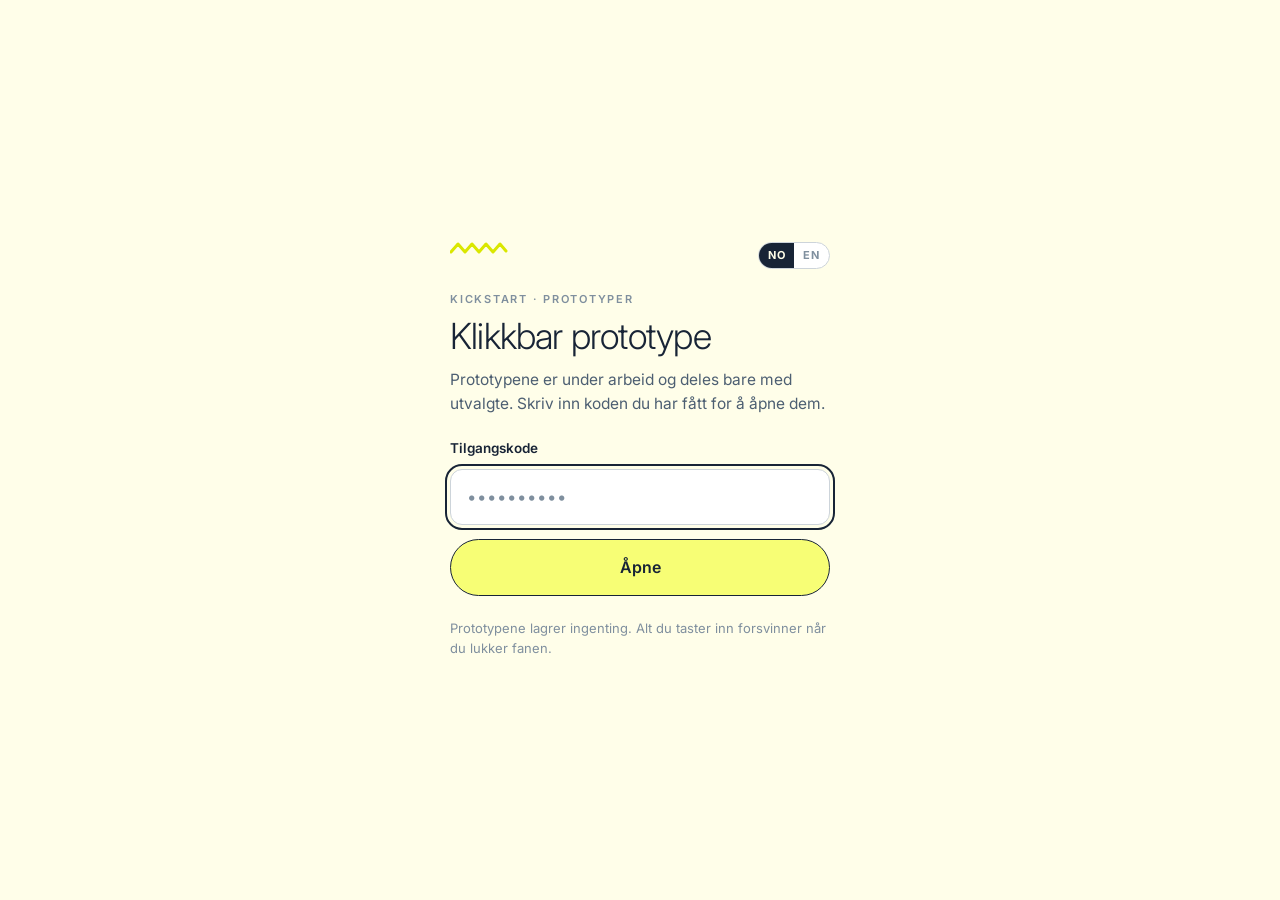
==== index.html @ 84490646 "Ukesrapport: avkrysning i stedet for fritekst, vekt øverst "Registrer vekt" ligger nå først på start" ====
<!doctype html>
<html lang="no">
<head>
<meta charset="utf-8">
<title>Kickstart Prototypes</title>
<meta name="viewport" content="width=device-width, initial-scale=1, viewport-fit=cover">
<meta name="robots" content="noindex, nofollow, noarchive, noimageindex, nosnippet">
<meta name="referrer" content="no-referrer">
<meta name="description" content="Klikkbare prototyper. Krever tilgangskode.">
<meta name="theme-color" content="#fffee9">
<meta name="apple-mobile-web-app-capable" content="yes">
<link rel="icon" href="data:image/svg+xml,%3Csvg xmlns='http://www.w3.org/2000/svg' viewBox='0 0 100 100'%3E%3Ctext y='.9em' font-size='90'%3E%E2%9A%A1%3C/text%3E%3C/svg%3E">
<link rel="stylesheet" href="https://fonts.googleapis.com/css2?family=Inter:wght@300;400;500;600;700&display=swap">
<link rel="stylesheet" href="assets/kickstart.css?v=5">
<script src="assets/ks.js?v=5"></script>
</head>
<body>

<div class="gate" id="gate">
  <div class="gate-card">
    <div class="gate-top">
      <svg class="zigzag" viewBox="0 0 62 12" fill="none" aria-hidden="true"><path d="M1 10 8 2l7 8 7-8 7 8 7-8 7 8 7-8 6 7" stroke="var(--accent-deep)" stroke-width="3" stroke-linecap="round" stroke-linejoin="round"/></svg>
      <div class="langswitch" role="group" data-i18n-aria="lang.label" aria-label="Språk">
        <button type="button" data-lang="no" aria-pressed="true">NO</button>
        <button type="button" data-lang="en" aria-pressed="false">EN</button>
      </div>
    </div>

    <div>
      <p class="eyebrow" data-i18n="gate.eyebrow">Kickstart · Prototyper</p>
      <h1 data-i18n="gate.title">Klikkbar prototype</h1>
      <p class="lede" data-i18n="gate.lede">Prototypene er under arbeid og deles bare med utvalgte. Skriv inn koden du har fått for å åpne dem.</p>
    </div>

    <form class="gate-form" id="gate-form">
      <label for="code" data-i18n="gate.label">Tilgangskode</label>
      <input type="password" id="code" name="code" autocomplete="off" autocapitalize="none" spellcheck="false" placeholder="••••••••••">
      <p class="gate-err" id="gate-err" hidden role="status">
        <svg width="16" height="16" viewBox="0 0 24 24" fill="none" stroke="currentColor" stroke-width="2.2" stroke-linecap="round" style="flex:none;margin-top:2px"><circle cx="12" cy="12" r="9"/><path d="M12 7.5v5"/><path d="M12 16.4h.01"/></svg>
        <span data-i18n="gate.error">Feil kode. Sjekk lenken eller meldingen du fikk fra Kickstart.</span>
      </p>
      <button class="btn btn-primary" type="submit" data-i18n="gate.submit">Åpne</button>
    </form>

    <p class="fine" data-i18n="gate.fine">Prototypene lagrer ingenting. Alt du taster inn forsvinner når du lukker fanen.</p>
  </div>
</div>

<div class="stage">
  <div class="stage-head">
    <span class="mark">Kickstart</span>
    <span class="cap" data-i18n="menu.stagecap">Prototyper · under arbeid</span>
  </div>

  <div class="phone">
    <div class="statusbar">
      <span>9:41</span>
      <span class="sigs" aria-hidden="true">
        <svg width="17" height="11" viewBox="0 0 17 11" fill="currentColor"><rect x="0" y="7.5" width="3" height="3.5" rx="1"/><rect x="4.6" y="5.4" width="3" height="5.6" rx="1"/><rect x="9.2" y="2.9" width="3" height="8.1" rx="1"/><rect x="13.8" y="0" width="3" height="11" rx="1"/></svg>
        <svg width="24" height="11" viewBox="0 0 24 11" fill="none"><rect x=".6" y=".6" width="19" height="9.8" rx="3" stroke="currentColor" stroke-width="1.1" opacity=".5"/><rect x="2.2" y="2.2" width="15" height="6.6" rx="1.8" fill="currentColor"/><path d="M21.6 4v3c.9-.3 1.4-.8 1.4-1.5S22.5 4.3 21.6 4Z" fill="currentColor" opacity=".5"/></svg>
      </span>
    </div>

    <header class="appbar">
      <span></span>
      <span class="appbar-title">Kickstart</span>
      <div class="langswitch" role="group" data-i18n-aria="lang.label" aria-label="Språk">
        <button type="button" data-lang="no" aria-pressed="true">NO</button>
        <button type="button" data-lang="en" aria-pressed="false">EN</button>
      </div>
    </header>

    <main class="screen">
      <div class="menu-wrap">
        <div>
          <svg class="zigzag" viewBox="0 0 62 12" fill="none" aria-hidden="true"><path d="M1 10 8 2l7 8 7-8 7 8 7-8 7 8 7-8 6 7" stroke="var(--accent-deep)" stroke-width="3" stroke-linecap="round" stroke-linejoin="round"/></svg>
          <p class="eyebrow menu-eyebrow" data-i18n="menu.eyebrow">Velg en prototype</p>
          <h1 class="menu-title" data-i18n="menu.title">Prototyper</h1>
          <p class="lede" data-i18n="menu.lede">Klikkbare skisser av flyter vi jobber med. Velg en for å prøve den — ingenting du gjør blir lagret.</p>
        </div>

        <div class="menu-group">
          <p class="menu-label" data-i18n="menu.ready">Klar til test</p>
          <a class="proto" href="onboarding/">
            <span>
              <span class="tag" data-tone="ready" data-i18n="menu.tag.ready">Klar</span>
              <span class="name" data-i18n="menu.onboarding.name">Onboarding</span>
              <span class="desc" data-i18n="menu.onboarding.desc">Stegene en ny deltaker går gjennom etter påmelding: samtykker, mål, erfaringsnivå og hvem veilederne er.</span>
            </span>
            <svg class="chev" width="20" height="20" viewBox="0 0 24 24" fill="none" stroke="currentColor" stroke-width="1.9" stroke-linecap="round" stroke-linejoin="round" aria-hidden="true"><path d="m9 5 7 7-7 7"/></svg>
          </a>

          <a class="proto" href="ukesrapport/">
            <span>
              <span class="tag" data-tone="ready" data-i18n="menu.tag.ready">Klar</span>
              <span class="name" data-i18n="menu.weekly.name">Ukesrapportering</span>
              <span class="desc" data-i18n="menu.weekly.desc">Registrer vekt på ti sekunder, eller ta hele innsjekken — mest avkrysning, lite skriving.</span>
            </span>
            <svg class="chev" width="20" height="20" viewBox="0 0 24 24" fill="none" stroke="currentColor" stroke-width="1.9" stroke-linecap="round" stroke-linejoin="round" aria-hidden="true"><path d="m9 5 7 7-7 7"/></svg>
          </a>
        </div>

        <div class="menu-group">
          <p class="menu-label" data-i18n="menu.planned">Kommer</p>

          <div class="proto" data-state="planned">
            <span>
              <span class="tag" data-tone="planned" data-i18n="menu.tag.planned">Planlagt</span>
              <span class="name" data-i18n="menu.kickoff.name">Oppstartssamtale</span>
              <span class="desc" data-i18n="menu.kickoff.desc">Booking og forberedelse før første møte med veilederne.</span>
            </span>
            <svg class="chev" width="20" height="20" viewBox="0 0 24 24" fill="none" stroke="currentColor" stroke-width="1.9" aria-hidden="true"><path d="m9 5 7 7-7 7"/></svg>
          </div>
        </div>

        <p class="fine" data-i18n="menu.fine">Prototypene har ingen backend. De viser hvordan flyten oppleves, ikke hvordan den er bygget.</p>
      </div>
    </main>
  </div>

  <div class="stage-foot">
    <span class="fine" data-i18n="menu.foot">Deles kun internt</span>
  </div>
</div>

<style>
  .menu-wrap { display: flex; flex-direction: column; gap: 26px; }
  .menu-eyebrow { margin-top: 16px; }
  .menu-title { font-size: 34px; }
</style>

<script>
KS.addDict({
  "menu.stagecap":        "Prototyper · under arbeid",
  "menu.eyebrow":         "Velg en prototype",
  "menu.title":           "Prototyper",
  "menu.lede":            "Klikkbare skisser av flyter vi jobber med. Velg en for å prøve den — ingenting du gjør blir lagret.",
  "menu.ready":           "Klar til test",
  "menu.planned":         "Kommer",
  "menu.tag.ready":       "Klar",
  "menu.tag.planned":     "Planlagt",
  "menu.onboarding.name": "Onboarding",
  "menu.onboarding.desc": "Stegene en ny deltaker går gjennom etter påmelding: samtykker, mål, erfaringsnivå og hvem veilederne er.",
  "menu.weekly.name":     "Ukesrapportering",
  "menu.weekly.desc":     "Registrer vekt på ti sekunder, eller ta hele innsjekken — mest avkrysning, lite skriving.",
  "menu.kickoff.name":    "Oppstartssamtale",
  "menu.kickoff.desc":    "Booking og forberedelse før første møte med veilederne.",
  "menu.fine":            "Prototypene har ingen backend. De viser hvordan flyten oppleves, ikke hvordan den er bygget.",
  "menu.foot":            "Deles kun internt"
}, {
  "menu.stagecap":        "Prototypes · work in progress",
  "menu.eyebrow":         "Pick a prototype",
  "menu.title":           "Prototypes",
  "menu.lede":            "Clickable sketches of flows we're working on. Pick one to try it — nothing you do is saved.",
  "menu.ready":           "Ready to test",
  "menu.planned":         "Coming up",
  "menu.tag.ready":       "Ready",
  "menu.tag.planned":     "Planned",
  "menu.onboarding.name": "Onboarding",
  "menu.onboarding.desc": "What a new participant goes through after signing up: consents, goals, experience level and who their guides are.",
  "menu.weekly.name":     "Weekly check-in",
  "menu.weekly.desc":     "Log your weight in ten seconds, or do the full check-in — mostly tapping, little typing.",
  "menu.kickoff.name":    "Kick-off call",
  "menu.kickoff.desc":    "Booking and preparation before the first meeting with the guides.",
  "menu.fine":            "The prototypes have no backend. They show how the flow feels, not how it is built.",
  "menu.foot":            "Shared internally only"
});
KS.init();
</script>

</body>
</html>
---- assets/kickstart.css ----
/* ==========================================================================
   Kickstart – delt design-system for prototypene
   Farger og typografi er hentet fra kickstart.no sine egne CSS-variabler.
   ========================================================================== */

:root {
  color-scheme: light;

  --stage:        #d9e6ed;   /* ks primary-300 */
  --stage-ink:    #375a6e;

  --app-bg:       #fffee9;   /* ks brand-accent-soft */
  --surface:      #ffffff;
  --surface-2:    #faf9ec;

  --ink:          #182436;   /* ks brand-primary */
  --ink-2:        #4d5f72;
  --ink-3:        #7f8f9e;

  --line:         #e6e6d4;
  --line-strong:  #cdd4da;

  --accent:       #f7fe75;   /* ks brand-accent */
  --accent-deep:  #dae700;   /* ks secondary-600 */
  --accent-ink:   #182436;

  --sel-bg:       #fffda9;   /* ks brand-accent-alt */
  --sel-line:     #182436;

  --soft-a:       #c1e4ef;   /* ks brand-primary-soft */
  --soft-b:       #fee4d0;   /* ks accent-skin-soft */
  --on-soft:      #182436;

  --ok:           #009966;
  --danger:       #b3000a;
  --focus:        #182436;

  --bezel:        #182436;

  --shadow-phone: 0 32px 70px -24px rgba(24,36,54,.45), 0 4px 12px rgba(24,36,54,.14);
  --shadow-bar:   0 -10px 20px -14px rgba(24,36,54,.35);

  --font-head: "GT Planar", "Inter", system-ui, sans-serif;
  --font-body: "Inter", system-ui, -apple-system, sans-serif;
}

@media (prefers-color-scheme: dark) {
  :root:not([data-theme="light"]) {
    color-scheme: dark;
    --stage:       #0b131e;
    --stage-ink:   #8ba3b8;
    --app-bg:      #121d2c;
    --surface:     #1a2739;
    --surface-2:   #223146;
    --ink:         #f2f6f8;
    --ink-2:       #a9b9c9;
    --ink-3:       #7d8fa2;
    --line:        #2c3d53;
    --line-strong: #3b5069;
    --sel-bg:      #2e3a1c;
    --sel-line:    #f7fe75;
    --soft-a:      #2b4b5e;
    --soft-b:      #4d3a2d;
    --on-soft:     #f2f6f8;
    --ok:          #4ad6a0;
    --danger:      #ff8a8a;
    --focus:       #f7fe75;
    --bezel:       #2c3d53;
    --shadow-phone: 0 32px 70px -24px rgba(0,0,0,.7), 0 4px 12px rgba(0,0,0,.4);
    --shadow-bar:   0 -10px 20px -14px rgba(0,0,0,.6);
  }
}

:root[data-theme="dark"] {
  color-scheme: dark;
  --stage:       #0b131e;
  --stage-ink:   #8ba3b8;
  --app-bg:      #121d2c;
  --surface:     #1a2739;
  --surface-2:   #223146;
  --ink:         #f2f6f8;
  --ink-2:       #a9b9c9;
  --ink-3:       #7d8fa2;
  --line:        #2c3d53;
  --line-strong: #3b5069;
  --sel-bg:      #2e3a1c;
  --sel-line:    #f7fe75;
  --soft-a:      #2b4b5e;
  --soft-b:      #4d3a2d;
  --on-soft:     #f2f6f8;
  --ok:          #4ad6a0;
  --danger:      #ff8a8a;
  --focus:       #f7fe75;
  --bezel:       #2c3d53;
  --shadow-phone: 0 32px 70px -24px rgba(0,0,0,.7), 0 4px 12px rgba(0,0,0,.4);
  --shadow-bar:   0 -10px 20px -14px rgba(0,0,0,.6);
}

* { box-sizing: border-box; }

body {
  margin: 0;
  background: var(--stage);
  color: var(--ink);
  font-family: var(--font-body);
  font-size: 16px;
  line-height: 1.55;
  -webkit-font-smoothing: antialiased;
}

:where(button, input, textarea, select) { font: inherit; color: inherit; }
:where(a) { color: inherit; }
:focus-visible { outline: 2px solid var(--focus); outline-offset: 3px; border-radius: 4px; }
img { max-width: 100%; }
[hidden] { display: none !important; }

h1, h2, h3 {
  font-family: var(--font-head);
  font-weight: 300;
  line-height: 1.04;
  letter-spacing: -0.022em;
  text-wrap: balance;
  margin: 0;
}

.eyebrow {
  font-size: 11px; font-weight: 600;
  letter-spacing: .16em; text-transform: uppercase;
  color: var(--ink-3);
  margin: 0 0 10px;
}
.lede { margin: 12px 0 0; color: var(--ink-2); font-size: 15.5px; max-width: 34ch; }
.fine { margin: 0; font-size: 13px; color: var(--ink-3); }
.zigzag { display: block; width: 62px; height: 12px; }

/* ==========================================================================
   Tilgangskode
   Låsen vises som standard. Uten JS forblir den på, og innholdet lekker ikke.
   ========================================================================== */

body:not(.is-open) .stage { display: none; }

.gate {
  position: fixed; inset: 0; z-index: 50;
  background: var(--app-bg);
  display: flex; align-items: center; justify-content: center;
  padding: 28px 22px;
  overflow-y: auto;
}
body.is-open .gate { display: none; }

.gate-card { width: 100%; max-width: 380px; display: flex; flex-direction: column; gap: 22px; }
.gate-card h1 { font-size: 36px; }
.gate-card .lede { max-width: none; }
.gate-top { display: flex; justify-content: space-between; align-items: flex-start; gap: 16px; }

.gate-form { display: flex; flex-direction: column; gap: 10px; }
.gate-form label { font-size: 13.5px; font-weight: 600; }
.gate-form .btn { margin-top: 4px; }
.gate-err {
  margin: 0; font-size: 13px; font-weight: 500; color: var(--danger);
  display: flex; gap: 7px; align-items: flex-start;
}
.gate-err[hidden] { display: none; }

/* ==========================================================================
   Språkvelger
   ========================================================================== */

.langswitch {
  display: inline-flex;
  border: 1.5px solid var(--line-strong);
  border-radius: 999px;
  overflow: hidden;
  flex: none;
  background: var(--surface);
}
.langswitch button {
  border: 0; background: none;
  padding: 4px 9px;
  font-size: 11px; font-weight: 700; letter-spacing: .07em;
  color: var(--ink-3);
  cursor: pointer;
  line-height: 1.6;
}
.langswitch button:hover { color: var(--ink); }
.langswitch button[aria-pressed="true"] { background: var(--ink); color: var(--app-bg); }

/* ==========================================================================
   Scene og telefonramme
   ========================================================================== */

.stage {
  min-height: 100dvh;
  display: flex; flex-direction: column; align-items: center;
  gap: 18px; padding: 0;
}
.stage-head, .stage-foot { display: none; }

.phone {
  width: 100%;
  display: flex; flex-direction: column;
  background: var(--app-bg);
  overflow: hidden;
  min-height: 100dvh;
}
.statusbar { display: none; }

.appbar {
  flex: none;
  display: grid;
  grid-template-columns: 44px 1fr 64px;
  align-items: center; gap: 8px;
  padding: 14px 14px 10px;
  background: var(--app-bg);
}
.appbar-title {
  text-align: center;
  font-size: 11px; font-weight: 600;
  letter-spacing: .14em; text-transform: uppercase;
  color: var(--ink-2);
}
.appbar .langswitch { justify-self: end; }

.iconbtn {
  width: 40px; height: 40px;
  display: grid; place-items: center;
  background: none; border: 0; border-radius: 999px;
  cursor: pointer; color: var(--ink);
}
.iconbtn:hover { background: rgba(128,128,128,.13); }
.iconbtn[data-state="hidden"] { visibility: hidden; pointer-events: none; }

.screen {
  flex: 1 1 auto;
  overflow-y: auto;
  overscroll-behavior: contain;
  padding: 6px 20px 26px;
  -webkit-overflow-scrolling: touch;
}

/* ==========================================================================
   Skjemafelt
   ========================================================================== */

.field { display: flex; flex-direction: column; gap: 8px; }
.field > label { font-size: 13.5px; font-weight: 600; }
.field .hint { font-size: 13px; color: var(--ink-3); margin: -4px 0 0; }

textarea, input[type="text"], input[type="password"] {
  width: 100%;
  background: var(--surface);
  border: 1.5px solid var(--line);
  border-radius: 12px;
  padding: 12px 14px;
  font-size: 15px;
  color: var(--ink);
}
input[type="password"] { padding: 14px 16px; font-size: 17px; letter-spacing: .06em; }
textarea { min-height: 84px; resize: vertical; }
textarea::placeholder, input::placeholder { color: var(--ink-3); }
textarea:focus, input:focus { border-color: var(--line-strong); }

/* ==========================================================================
   Knapper
   ========================================================================== */

.actionbar {
  flex: none;
  padding: 12px 20px calc(14px + env(safe-area-inset-bottom, 0px));
  background: var(--app-bg);
  box-shadow: var(--shadow-bar);
  display: flex; flex-direction: column; gap: 9px;
}
.alert {
  font-size: 13px; color: var(--danger); font-weight: 500;
  display: flex; gap: 7px; align-items: flex-start;
}
.alert[data-state="hidden"] { display: none; }

.btn {
  width: 100%;
  padding: 15px 20px;
  border-radius: 999px;
  border: 1.5px solid transparent;
  font-size: 16px; font-weight: 600;
  cursor: pointer;
  transition: transform .1s ease, opacity .16s ease, background .16s ease;
}
.btn:active { transform: scale(.985); }
.btn-primary { background: var(--accent); color: var(--accent-ink); border-color: var(--accent-ink); }
.btn-primary[data-blocked="yes"] { opacity: .42; }
.btn-ghost { background: none; color: var(--ink); border-color: var(--line-strong); }
.btn-text {
  background: none; border: 0; padding: 8px;
  font-size: 14px; font-weight: 600; color: var(--ink-2);
  text-decoration: underline; text-underline-offset: 3px; cursor: pointer;
}
.btn-text:hover { color: var(--ink); }

/* ==========================================================================
   Meny – prototypeoversikt
   ========================================================================== */

.menu-group { display: flex; flex-direction: column; gap: 10px; }
.menu-group + .menu-group { margin-top: 8px; }
.menu-label {
  font-size: 11px; font-weight: 600;
  letter-spacing: .14em; text-transform: uppercase;
  color: var(--ink-3);
  margin: 0;
}

.proto {
  display: grid;
  grid-template-columns: 1fr 20px;
  gap: 14px;
  align-items: center;
  text-align: left;
  text-decoration: none;
  padding: 17px 18px;
  background: var(--surface);
  border: 1.5px solid var(--line);
  border-radius: 16px;
  transition: border-color .16s ease, transform .1s ease;
}
.proto:hover { border-color: var(--ink-3); }
.proto:active { transform: scale(.99); }
.proto .name {
  display: block;
  font-family: var(--font-head); font-size: 23px; font-weight: 500;
  letter-spacing: -.012em; line-height: 1.15;
}
.proto .desc { display: block; font-size: 14px; color: var(--ink-2); margin: 6px 0 0; }
.proto .chev { color: var(--ink-3); }

.tag {
  display: inline-block;
  font-size: 10.5px; font-weight: 700;
  letter-spacing: .09em; text-transform: uppercase;
  padding: 2px 8px; border-radius: 999px;
  margin-bottom: 9px;
}
.tag[data-tone="ready"]   { background: var(--accent); color: var(--accent-ink); }
.tag[data-tone="planned"] { background: var(--surface-2); color: var(--ink-3); border: 1px solid var(--line); }

.proto[data-state="planned"] {
  background: none;
  border-style: dashed;
  cursor: default;
}
.proto[data-state="planned"]:hover { border-color: var(--line); }
.proto[data-state="planned"]:active { transform: none; }
.proto[data-state="planned"] .name { color: var(--ink-3); }
.proto[data-state="planned"] .chev { visibility: hidden; }

/* ==========================================================================
   Stegindikator og steg
   ========================================================================== */

.progress {
  flex: none;
  padding: 0 16px 14px;
  display: flex; flex-direction: column; gap: 7px;
}
.progress[data-state="hidden"] { visibility: hidden; }
.track { display: flex; gap: 4px; }
.seg {
  height: 4px; flex: 1; border-radius: 99px;
  background: var(--line-strong);
  transition: background .3s ease;
}
.seg.is-done { background: var(--ink); }
.seg.is-now  { background: var(--accent-deep); }
.progress-label {
  font-size: 11px; font-weight: 600;
  letter-spacing: .1em; text-transform: uppercase;
  color: var(--ink-3);
}

.step { display: none; flex-direction: column; gap: 20px; }
.step.is-active { display: flex; animation: ks-rise .34s cubic-bezier(.22,.7,.3,1) both; }
@keyframes ks-rise { from { opacity: 0; transform: translateY(10px); } to { opacity: 1; transform: none; } }
@media (prefers-reduced-motion: reduce) {
  .step.is-active { animation: none; }
  .seg { transition: none; }
}
.step h1 { font-size: 34px; }
.step h2 { font-size: 29px; }

/* ==========================================================================
   Valgrader
   ========================================================================== */

.options { display: flex; flex-direction: column; gap: 10px; }

.opt {
  display: grid;
  grid-template-columns: 24px 1fr;
  gap: 14px; align-items: start;
  width: 100%; text-align: left;
  padding: 15px 16px;
  background: var(--surface);
  border: 1.5px solid var(--line);
  border-radius: 14px;
  cursor: pointer;
  transition: border-color .16s ease, background .16s ease, transform .1s ease;
}
.opt:hover { border-color: var(--line-strong); }
.opt:active { transform: scale(.99); }
.opt.is-on { background: var(--sel-bg); border-color: var(--sel-line); }

.opt-t { font-weight: 600; font-size: 15.5px; display: block; }
.opt-d { display: block; font-size: 13.5px; color: var(--ink-2); margin-top: 3px; }
.opt.is-on .opt-d { color: var(--ink); opacity: .82; }

.tick {
  width: 24px; height: 24px;
  border-radius: 7px;
  border: 1.5px solid var(--line-strong);
  background: var(--surface);
  display: grid; place-items: center;
  margin-top: 1px;
}
.opt[data-shape="round"] .tick { border-radius: 999px; }
.tick svg { width: 14px; height: 14px; opacity: 0; transform: scale(.6); transition: opacity .14s ease, transform .14s ease; }
.opt.is-on .tick { background: var(--accent); border-color: var(--accent-ink); }
.opt.is-on .tick svg { opacity: 1; transform: none; color: var(--accent-ink); }

.req {
  display: inline-block;
  font-size: 10.5px; font-weight: 700;
  letter-spacing: .09em; text-transform: uppercase;
  padding: 2px 7px; border-radius: 99px;
  background: var(--ink); color: var(--app-bg);
  margin-left: 8px; vertical-align: 2px;
}
.opt-opt {
  display: inline-block;
  font-size: 10.5px; font-weight: 600;
  letter-spacing: .09em; text-transform: uppercase;
  color: var(--ink-3); margin-left: 8px; vertical-align: 2px;
}

/* ==========================================================================
   Skala 1–5
   ========================================================================== */

.scale { display: flex; flex-direction: column; gap: 10px; }
.scale-row { display: flex; gap: 7px; }
.dot {
  flex: 1; aspect-ratio: 1 / 1; min-width: 0;
  border: 1.5px solid var(--line-strong);
  background: var(--surface);
  border-radius: 13px;
  font-size: 17px; font-weight: 500;
  font-variant-numeric: tabular-nums;
  cursor: pointer;
  transition: background .15s ease, border-color .15s ease, transform .1s ease;
}
.dot:hover { border-color: var(--ink-3); }
.dot:active { transform: scale(.95); }
.dot.is-on {
  background: var(--accent);
  border-color: var(--accent-ink);
  color: var(--accent-ink);
  font-weight: 700;
}
.scale-ends { display: flex; justify-content: space-between; gap: 12px; font-size: 12px; color: var(--ink-3); }
.scale-read {
  background: var(--surface-2);
  border: 1px solid var(--line);
  border-radius: 12px;
  padding: 13px 15px;
  min-height: 74px;
}
.scale-read .n { font-weight: 700; font-size: 14.5px; display: block; }
.scale-read .d { font-size: 13.5px; color: var(--ink-2); margin-top: 3px; display: block; }
.scale-read.is-empty .n { color: var(--ink-3); font-weight: 500; }

/* ==========================================================================
   Merkelapper – flervalg med ett trykk, i stedet for fritekst
   ========================================================================== */

.chips { display: flex; flex-wrap: wrap; gap: 8px; }

.chip {
  display: inline-flex; align-items: center; gap: 7px;
  border: 1.5px solid var(--line);
  background: var(--surface);
  border-radius: 999px;
  padding: 9px 14px;
  font-size: 14px;
  line-height: 1.25;
  text-align: left;
  cursor: pointer;
  transition: border-color .14s ease, background .14s ease, transform .1s ease;
}
.chip:hover { border-color: var(--line-strong); }
.chip:active { transform: scale(.97); }
.chip.is-on {
  background: var(--sel-bg);
  border-color: var(--sel-line);
  font-weight: 600;
}
.chip svg {
  width: 13px; height: 13px; flex: none;
  opacity: 0; margin-left: -20px;
  transition: opacity .14s ease, margin .14s ease;
}
.chip.is-on svg { opacity: 1; margin-left: 0; }

/* ==========================================================================
   Teller – for tall man ellers ville skrevet i en setning
   ========================================================================== */

.stepper {
  display: inline-flex; align-items: center;
  border: 1.5px solid var(--line);
  background: var(--surface);
  border-radius: 999px;
  overflow: hidden;
}
.stepper button {
  width: 46px; height: 46px;
  border: 0; background: none;
  font-size: 22px; line-height: 1;
  color: var(--ink);
  cursor: pointer;
}
.stepper button:hover:not(:disabled) { background: rgba(128,128,128,.12); }
.stepper button:disabled { color: var(--ink-3); opacity: .45; cursor: default; }
.stepper .val {
  min-width: 52px; text-align: center;
  font-family: var(--font-head); font-size: 24px; font-weight: 500;
  font-variant-numeric: tabular-nums;
}
.stepper-row { display: flex; align-items: center; gap: 14px; }
.stepper-row .unit-label { font-size: 14px; color: var(--ink-2); }

/* ==========================================================================
   Vis mer – fritekst som ligger sammenslått til den trengs
   ========================================================================== */

.reveal {
  align-self: flex-start;
  background: none; border: 0; padding: 6px 0;
  font-size: 14px; font-weight: 600; color: var(--ink-2);
  display: inline-flex; align-items: center; gap: 8px;
  cursor: pointer;
  text-decoration: underline; text-underline-offset: 3px;
}
.reveal:hover { color: var(--ink); }
.reveal svg { transition: transform .18s ease; }
.reveal[aria-expanded="true"] svg { transform: rotate(45deg); }

/* ==========================================================================
   Infopanel
   ========================================================================== */

.panel {
  background: var(--soft-a);
  color: var(--on-soft);
  border-radius: 16px;
  padding: 16px 18px;
}
.panel p { margin: 0; font-size: 14.5px; }

/* ==========================================================================
   Oppsummering – liste med svar og "endre"-lenker
   ========================================================================== */

.sum { display: flex; flex-direction: column; }
.sum-row {
  display: grid; grid-template-columns: 1fr auto; gap: 12px 14px;
  align-items: baseline; padding: 14px 0; border-top: 1px solid var(--line);
}
.sum-row:last-child { border-bottom: 1px solid var(--line); }
.sum-k {
  grid-column: 1; font-size: 11.5px; font-weight: 600;
  letter-spacing: .1em; text-transform: uppercase; color: var(--ink-3);
}
.sum-v { grid-column: 1; font-size: 15px; margin-top: 4px; }
.sum-v .muted { color: var(--ink-3); }
.sum-v .quote { display: block; font-size: 13.5px; color: var(--ink-2); font-style: italic; margin-top: 4px; }
.edit {
  grid-column: 2; grid-row: 1 / span 2; align-self: center;
  background: none; border: 0; padding: 4px;
  font-size: 13px; font-weight: 600; color: var(--ink-2);
  text-decoration: underline; text-underline-offset: 3px; cursor: pointer;
}
.edit:hover { color: var(--ink); }

/* ==========================================================================
   Kvitteringskort
   ========================================================================== */

.done-next {
  background: var(--surface); border: 1.5px solid var(--line);
  border-radius: 16px; padding: 16px 18px;
  display: flex; flex-direction: column; gap: 4px;
}
.done-next .k { font-size: 11px; font-weight: 600; letter-spacing: .12em; text-transform: uppercase; color: var(--ink-3); }
.done-next .v { font-family: var(--font-head); font-size: 20px; font-weight: 500; letter-spacing: -.01em; }
.done-next .d { font-size: 14px; color: var(--ink-2); }

/* ==========================================================================
   Desktop: vis prototypen i en telefon
   ========================================================================== */

@media (min-width: 800px) {
  .stage { padding: 34px 20px 40px; justify-content: center; }

  .stage-head {
    display: flex; align-items: baseline; gap: 12px;
    flex-wrap: wrap; justify-content: center;
    color: var(--stage-ink);
  }
  .stage-head .mark {
    font-family: var(--font-head);
    font-size: 15px; font-weight: 600;
    letter-spacing: .18em; text-transform: uppercase;
    color: var(--ink);
  }
  .stage-head .cap { font-size: 13px; }

  .stage-foot { display: flex; gap: 16px; align-items: center; color: var(--stage-ink); }
  .stage-foot .btn-text { color: var(--stage-ink); }
  .stage-foot .btn-text:hover { color: var(--ink); }

  .phone {
    width: 390px;
    min-height: 0;
    height: min(844px, calc(100dvh - 150px));
    border-radius: 44px;
    border: 10px solid var(--bezel);
    box-shadow: var(--shadow-phone);
  }

  .statusbar {
    flex: none;
    display: flex; align-items: center; justify-content: space-between;
    padding: 12px 26px 2px;
    font-size: 13px; font-weight: 600;
    font-variant-numeric: tabular-nums;
    color: var(--ink);
  }
  .statusbar .sigs { display: flex; align-items: center; gap: 5px; }
}
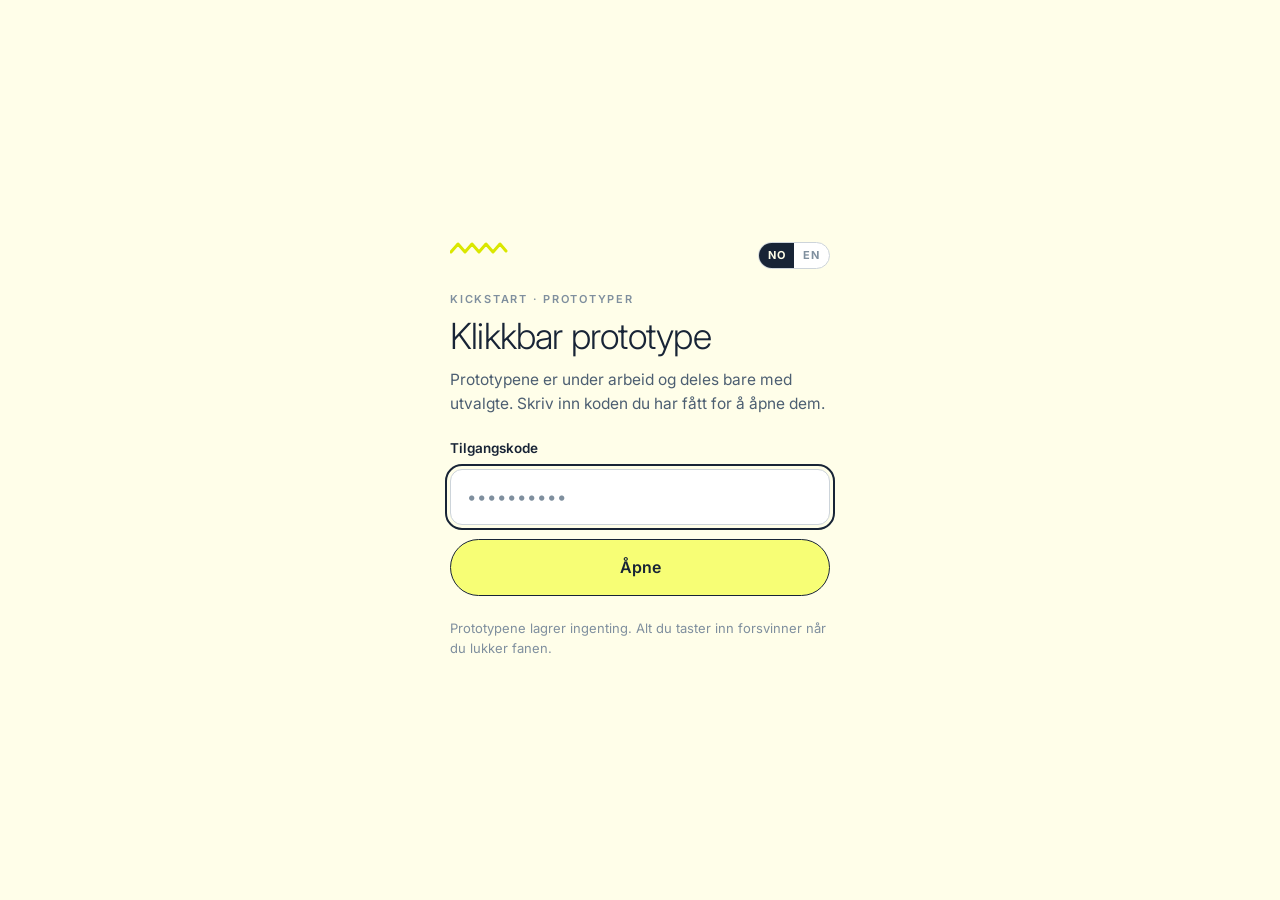
==== commit 1d5510ca: "Tilbakemeldingslinje med lenke til hver enkelt skjerm Ansatte som skal kommentere trenger å kunne pe" ====
--- a/index.html
+++ b/index.html
@@ -11,8 +11,9 @@
 <meta name="apple-mobile-web-app-capable" content="yes">
 <link rel="icon" href="data:image/svg+xml,%3Csvg xmlns='http://www.w3.org/2000/svg' viewBox='0 0 100 100'%3E%3Ctext y='.9em' font-size='90'%3E%E2%9A%A1%3C/text%3E%3C/svg%3E">
 <link rel="stylesheet" href="https://fonts.googleapis.com/css2?family=Inter:wght@300;400;500;600;700&display=swap">
-<link rel="stylesheet" href="assets/kickstart.css?v=5">
-<script src="assets/ks.js?v=5"></script>
+<link rel="stylesheet" href="assets/kickstart.css?v=7">
+<script src="assets/ks.js?v=7"></script>
+<script src="assets/review.js?v=7"></script>
 </head>
 <body>
 
@@ -146,7 +147,8 @@
   "menu.kickoff.name":    "Oppstartssamtale",
   "menu.kickoff.desc":    "Booking og forberedelse før første møte med veilederne.",
   "menu.fine":            "Prototypene har ingen backend. De viser hvordan flyten oppleves, ikke hvordan den er bygget.",
-  "menu.foot":            "Deles kun internt"
+  "menu.foot":            "Deles kun internt",
+  "review.proto":         "Meny"
 }, {
   "menu.stagecap":        "Prototypes · work in progress",
   "menu.eyebrow":         "Pick a prototype",
@@ -163,9 +165,14 @@
   "menu.kickoff.name":    "Kick-off call",
   "menu.kickoff.desc":    "Booking and preparation before the first meeting with the guides.",
   "menu.fine":            "The prototypes have no backend. They show how the flow feels, not how it is built.",
-  "menu.foot":            "Shared internally only"
+  "menu.foot":            "Shared internally only",
+  "review.proto":         "Menu"
 });
 KS.init();
+
+KSReview.init({});
+KSReview.setScreen(null, KS.t("review.proto"), "");
+KS.onLang(function () { KSReview.setScreen(null, KS.t("review.proto"), ""); });
 </script>
 
 </body>
--- a/assets/kickstart.css
+++ b/assets/kickstart.css
@@ -39,6 +39,12 @@
 
   --shadow-phone: 0 32px 70px -24px rgba(24,36,54,.45), 0 4px 12px rgba(24,36,54,.14);
   --shadow-bar:   0 -10px 20px -14px rgba(24,36,54,.35);
+
+  /* Tilbakemeldingslinja er verktøy, ikke innhold: samme uttrykk i begge temaer */
+  --reviewbar-h: 62px;
+  --review-bg:   #182436;
+  --review-ink:  #fffee9;
+  --review-line: rgba(247,254,117,.28);
 
   --font-head: "GT Planar", "Inter", system-ui, sans-serif;
   --font-body: "Inter", system-ui, -apple-system, sans-serif;
@@ -204,6 +210,8 @@
   overflow: hidden;
   min-height: 100dvh;
 }
+body.has-review .stage { min-height: calc(100dvh - var(--reviewbar-h)); }
+body.has-review .phone { min-height: calc(100dvh - var(--reviewbar-h)); }
 .statusbar { display: none; }
 
 .appbar {
@@ -605,6 +613,60 @@
 .done-next .d { font-size: 14px; color: var(--ink-2); }
 
 /* ==========================================================================
+   Tilbakemeldingslinje
+   Verktøy, ikke innhold. Derfor samme mørke uttrykk i begge temaer, så den
+   aldri forveksles med prototypen den ligger under.
+   ========================================================================== */
+
+.reviewbar {
+  position: fixed; left: 0; right: 0; bottom: 0; z-index: 40;
+  display: flex; align-items: center; justify-content: space-between;
+  gap: 14px;
+  padding: 10px 16px calc(10px + env(safe-area-inset-bottom, 0px));
+  background: var(--review-bg);
+  color: var(--review-ink);
+  border-top: 1px solid var(--review-line);
+}
+body.has-review .stage { padding-bottom: var(--reviewbar-h); }
+body:not(.is-open) .reviewbar { display: none; }
+
+.review-what { display: flex; flex-direction: column; min-width: 0; }
+.review-k {
+  font-size: 10px; font-weight: 700;
+  letter-spacing: .14em; text-transform: uppercase;
+  opacity: .62;
+}
+.review-label {
+  font-size: 14px; font-weight: 500;
+  white-space: nowrap; overflow: hidden; text-overflow: ellipsis;
+}
+
+.review-btn {
+  flex: none;
+  padding: 10px 18px;
+  border: 0; border-radius: 999px;
+  background: var(--accent); color: var(--accent-ink);
+  font-size: 14px; font-weight: 600;
+  cursor: pointer;
+  transition: transform .1s ease;
+}
+.review-btn:active { transform: scale(.97); }
+.reviewbar :focus-visible { outline: 2px solid var(--accent); outline-offset: 3px; }
+
+.review-toast {
+  position: fixed; z-index: 41;
+  left: 16px; right: 16px; bottom: calc(var(--reviewbar-h) + 12px);
+  margin: 0;
+  padding: 12px 15px;
+  border-radius: 12px;
+  background: var(--review-bg);
+  color: var(--review-ink);
+  border: 1px solid var(--review-line);
+  font-size: 13.5px;
+  box-shadow: 0 12px 28px -12px rgba(0,0,0,.5);
+}
+
+/* ==========================================================================
    Desktop: vis prototypen i en telefon
    ========================================================================== */
 
@@ -632,10 +694,16 @@
     width: 390px;
     min-height: 0;
     height: min(844px, calc(100dvh - 150px));
+  }
+  body.has-review .phone {
+    min-height: 0;
+    height: min(844px, calc(100dvh - 150px - var(--reviewbar-h)));
     border-radius: 44px;
     border: 10px solid var(--bezel);
     box-shadow: var(--shadow-phone);
   }
+
+  .review-toast { left: auto; right: 20px; max-width: 380px; }
 
   .statusbar {
     flex: none;
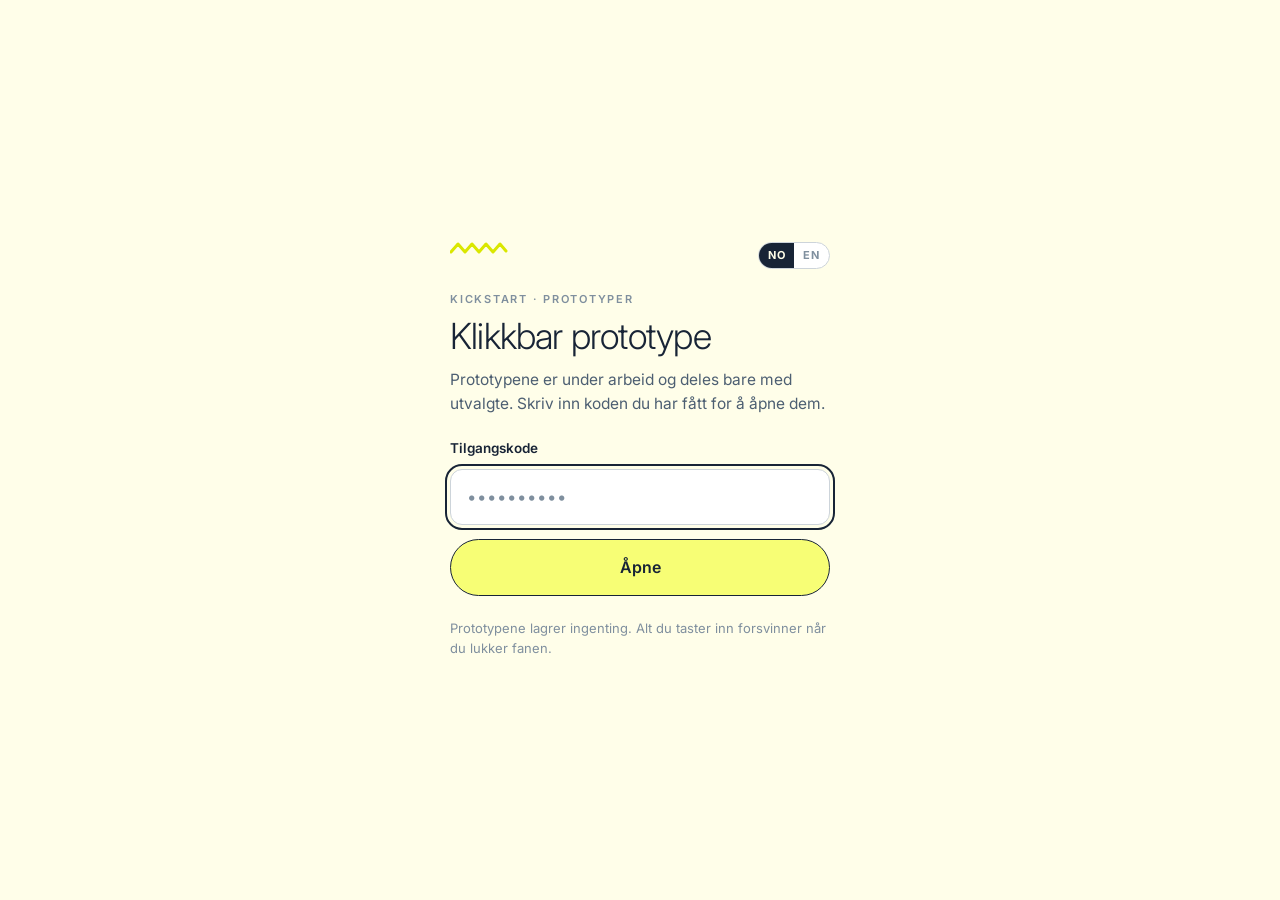
==== commit 4586af3a: "Koble Kommenter-knappen til Google Skjema Feltnumrene er hentet fra skjemaets egen kildekode: Skjerm" ====
--- a/index.html
+++ b/index.html
@@ -11,9 +11,9 @@
 <meta name="apple-mobile-web-app-capable" content="yes">
 <link rel="icon" href="data:image/svg+xml,%3Csvg xmlns='http://www.w3.org/2000/svg' viewBox='0 0 100 100'%3E%3Ctext y='.9em' font-size='90'%3E%E2%9A%A1%3C/text%3E%3C/svg%3E">
 <link rel="stylesheet" href="https://fonts.googleapis.com/css2?family=Inter:wght@300;400;500;600;700&display=swap">
-<link rel="stylesheet" href="assets/kickstart.css?v=7">
-<script src="assets/ks.js?v=7"></script>
-<script src="assets/review.js?v=7"></script>
+<link rel="stylesheet" href="assets/kickstart.css?v=8">
+<script src="assets/ks.js?v=8"></script>
+<script src="assets/review.js?v=8"></script>
 </head>
 <body>
 
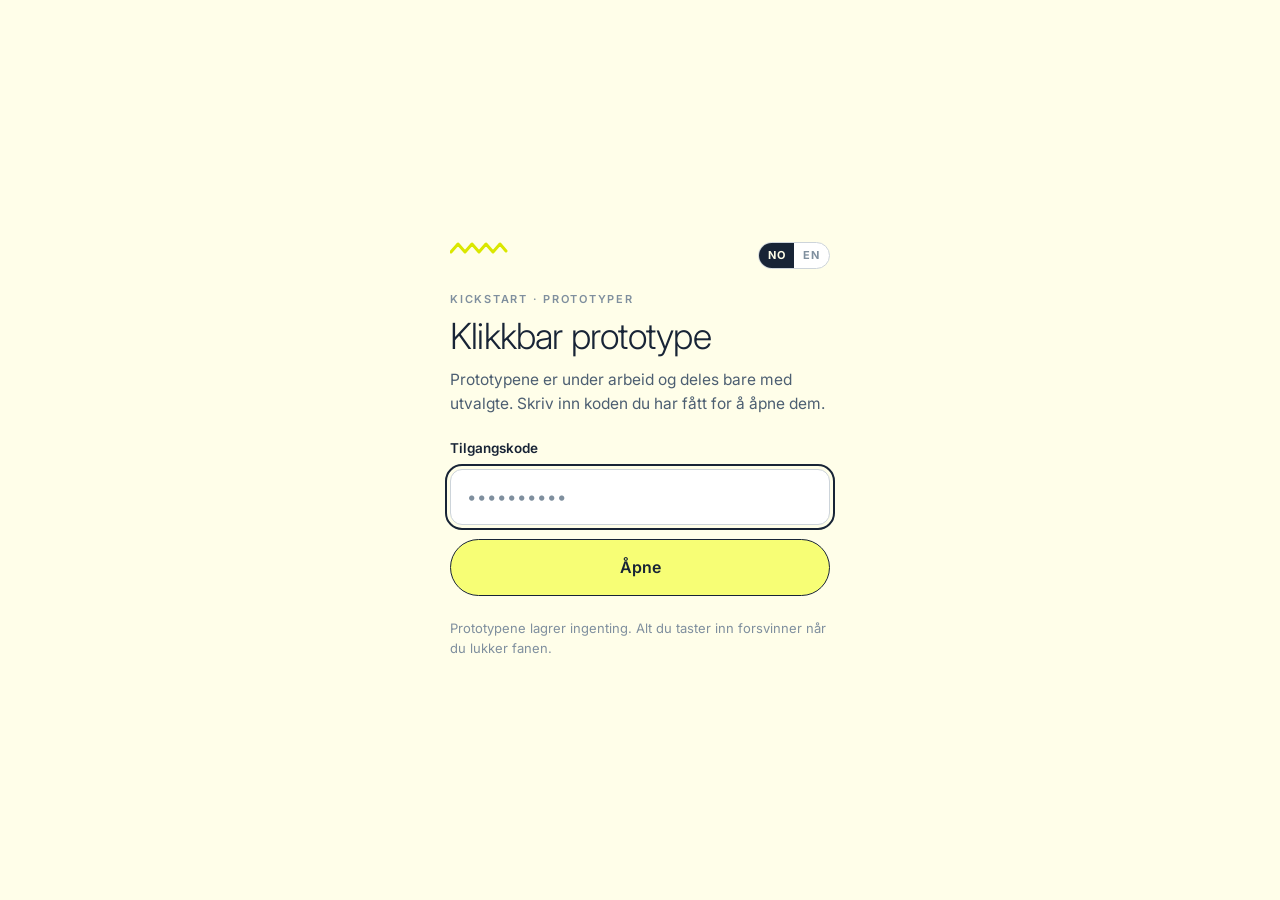
==== commit a7436617: "Ukesrapport: innspill fra Camilla Registrer vekt og tall - Avkrysning for å ikke registrere vekt den" ====
--- a/index.html
+++ b/index.html
@@ -11,9 +11,9 @@
 <meta name="apple-mobile-web-app-capable" content="yes">
 <link rel="icon" href="data:image/svg+xml,%3Csvg xmlns='http://www.w3.org/2000/svg' viewBox='0 0 100 100'%3E%3Ctext y='.9em' font-size='90'%3E%E2%9A%A1%3C/text%3E%3C/svg%3E">
 <link rel="stylesheet" href="https://fonts.googleapis.com/css2?family=Inter:wght@300;400;500;600;700&display=swap">
-<link rel="stylesheet" href="assets/kickstart.css?v=8">
-<script src="assets/ks.js?v=8"></script>
-<script src="assets/review.js?v=8"></script>
+<link rel="stylesheet" href="assets/kickstart.css?v=10">
+<script src="assets/ks.js?v=10"></script>
+<script src="assets/review.js?v=10"></script>
 </head>
 <body>
 
--- a/assets/kickstart.css
+++ b/assets/kickstart.css
@@ -34,6 +34,11 @@
   --ok:           #009966;
   --danger:       #b3000a;
   --focus:        #182436;
+
+  --warn-bg:      #f7fe75;   /* ks brand-accent – "gult" */
+  --warn-ink:     #182436;
+  --warn-line:    #9ca100;
+  --warn-ring:    rgba(247,254,117,.75);
 
   --bezel:        #182436;
 
@@ -71,6 +76,8 @@
     --ok:          #4ad6a0;
     --danger:      #ff8a8a;
     --focus:       #f7fe75;
+    --warn-line:   #dae700;
+    --warn-ring:   rgba(247,254,117,.32);
     --bezel:       #2c3d53;
     --shadow-phone: 0 32px 70px -24px rgba(0,0,0,.7), 0 4px 12px rgba(0,0,0,.4);
     --shadow-bar:   0 -10px 20px -14px rgba(0,0,0,.6);
@@ -97,6 +104,8 @@
   --ok:          #4ad6a0;
   --danger:      #ff8a8a;
   --focus:       #f7fe75;
+  --warn-line:   #dae700;
+  --warn-ring:   rgba(247,254,117,.32);
   --bezel:       #2c3d53;
   --shadow-phone: 0 32px 70px -24px rgba(0,0,0,.7), 0 4px 12px rgba(0,0,0,.4);
   --shadow-bar:   0 -10px 20px -14px rgba(0,0,0,.6);
@@ -268,6 +277,25 @@
 textarea { min-height: 84px; resize: vertical; }
 textarea::placeholder, input::placeholder { color: var(--ink-3); }
 textarea:focus, input:focus { border-color: var(--line-strong); }
+
+/* Teller for fritekst – mykt tak. Blir gul over grensen, men stopper aldri skrivingen. */
+.limit-count {
+  display: flex; justify-content: flex-end;
+  margin: -2px 0 0;
+  font-size: 12.5px; color: var(--ink-3);
+  font-variant-numeric: tabular-nums;
+}
+.limit-count b { font-weight: 500; }
+.limit-count.is-over .wc-pill {
+  background: var(--warn-bg); color: var(--warn-ink);
+  padding: 4px 11px; border-radius: 999px;
+}
+.limit-count.is-over b { font-weight: 700; }
+textarea.is-over,
+textarea.is-over:focus {
+  border-color: var(--warn-line);
+  box-shadow: 0 0 0 3px var(--warn-ring);
+}
 
 /* ==========================================================================
    Knapper
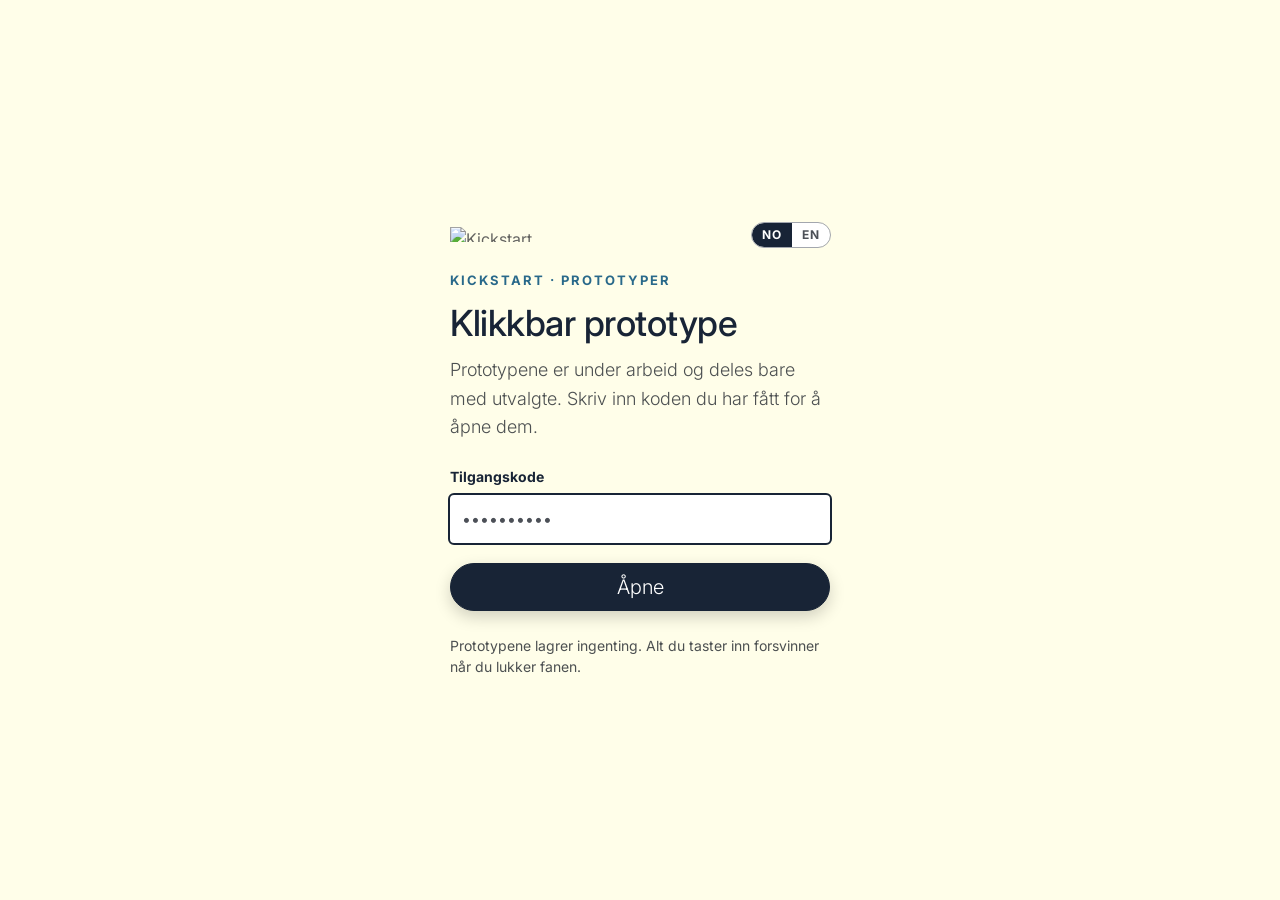
==== commit b225826d: "Designsystemet Kickstart Health på alle prototypene Stilarket er skrevet om rundt designsystemets to" ====
--- a/index.html
+++ b/index.html
@@ -10,17 +10,19 @@
 <meta name="theme-color" content="#fffee9">
 <meta name="apple-mobile-web-app-capable" content="yes">
 <link rel="icon" href="data:image/svg+xml,%3Csvg xmlns='http://www.w3.org/2000/svg' viewBox='0 0 100 100'%3E%3Ctext y='.9em' font-size='90'%3E%E2%9A%A1%3C/text%3E%3C/svg%3E">
-<link rel="stylesheet" href="https://fonts.googleapis.com/css2?family=Inter:wght@300;400;500;600;700&display=swap">
-<link rel="stylesheet" href="assets/kickstart.css?v=10">
-<script src="assets/ks.js?v=10"></script>
-<script src="assets/review.js?v=10"></script>
+<link rel="preconnect" href="https://www.kickstart.no" crossorigin>
+<link rel="preconnect" href="https://fonts.gstatic.com" crossorigin>
+<link rel="stylesheet" href="https://fonts.googleapis.com/css2?family=Inter:wght@400;500;600;700&display=swap">
+<link rel="stylesheet" href="assets/kickstart.css?v=11">
+<script src="assets/ks.js?v=11"></script>
+<script src="assets/review.js?v=11"></script>
 </head>
 <body>
 
 <div class="gate" id="gate">
   <div class="gate-card">
     <div class="gate-top">
-      <svg class="zigzag" viewBox="0 0 62 12" fill="none" aria-hidden="true"><path d="M1 10 8 2l7 8 7-8 7 8 7-8 7 8 7-8 6 7" stroke="var(--accent-deep)" stroke-width="3" stroke-linecap="round" stroke-linejoin="round"/></svg>
+      <img class="logo" src="https://www.kickstart.no/logo/kick-logo-w.svg" alt="Kickstart" width="107" height="15">
       <div class="langswitch" role="group" data-i18n-aria="lang.label" aria-label="Språk">
         <button type="button" data-lang="no" aria-pressed="true">NO</button>
         <button type="button" data-lang="en" aria-pressed="false">EN</button>
@@ -37,7 +39,7 @@
       <label for="code" data-i18n="gate.label">Tilgangskode</label>
       <input type="password" id="code" name="code" autocomplete="off" autocapitalize="none" spellcheck="false" placeholder="••••••••••">
       <p class="gate-err" id="gate-err" hidden role="status">
-        <svg width="16" height="16" viewBox="0 0 24 24" fill="none" stroke="currentColor" stroke-width="2.2" stroke-linecap="round" style="flex:none;margin-top:2px"><circle cx="12" cy="12" r="9"/><path d="M12 7.5v5"/><path d="M12 16.4h.01"/></svg>
+        <svg width="16" height="16" viewBox="0 0 24 24" fill="none" stroke="currentColor" stroke-width="1.5" stroke-linecap="round" style="flex:none;margin-top:2px"><circle cx="12" cy="12" r="9"/><path d="M12 7.5v5"/><path d="M12 16.4h.01"/></svg>
         <span data-i18n="gate.error">Feil kode. Sjekk lenken eller meldingen du fikk fra Kickstart.</span>
       </p>
       <button class="btn btn-primary" type="submit" data-i18n="gate.submit">Åpne</button>
@@ -49,7 +51,7 @@
 
 <div class="stage">
   <div class="stage-head">
-    <span class="mark">Kickstart</span>
+    <img class="logo" src="https://www.kickstart.no/logo/kick-logo-w.svg" alt="Kickstart" width="107" height="15">
     <span class="cap" data-i18n="menu.stagecap">Prototyper · under arbeid</span>
   </div>
 
@@ -64,7 +66,7 @@
 
     <header class="appbar">
       <span></span>
-      <span class="appbar-title">Kickstart</span>
+      <span class="appbar-title"><img class="logo" src="https://www.kickstart.no/logo/kick-logo-w.svg" alt="Kickstart" width="107" height="15"></span>
       <div class="langswitch" role="group" data-i18n-aria="lang.label" aria-label="Språk">
         <button type="button" data-lang="no" aria-pressed="true">NO</button>
         <button type="button" data-lang="en" aria-pressed="false">EN</button>
@@ -74,7 +76,7 @@
     <main class="screen">
       <div class="menu-wrap">
         <div>
-          <svg class="zigzag" viewBox="0 0 62 12" fill="none" aria-hidden="true"><path d="M1 10 8 2l7 8 7-8 7 8 7-8 7 8 7-8 6 7" stroke="var(--accent-deep)" stroke-width="3" stroke-linecap="round" stroke-linejoin="round"/></svg>
+          <svg class="zigzag" viewBox="0 0 62 12" fill="none" aria-hidden="true"><path d="M1 10 8 2l7 8 7-8 7 8 7-8 7 8 7-8 6 7" stroke="var(--secondary-600)" stroke-width="3" stroke-linecap="round" stroke-linejoin="round"/></svg>
           <p class="eyebrow menu-eyebrow" data-i18n="menu.eyebrow">Velg en prototype</p>
           <h1 class="menu-title" data-i18n="menu.title">Prototyper</h1>
           <p class="lede" data-i18n="menu.lede">Klikkbare skisser av flyter vi jobber med. Velg en for å prøve den — ingenting du gjør blir lagret.</p>
@@ -88,7 +90,7 @@
               <span class="name" data-i18n="menu.onboarding.name">Onboarding</span>
               <span class="desc" data-i18n="menu.onboarding.desc">Stegene en ny deltaker går gjennom etter påmelding: samtykker, mål, erfaringsnivå og hvem veilederne er.</span>
             </span>
-            <svg class="chev" width="20" height="20" viewBox="0 0 24 24" fill="none" stroke="currentColor" stroke-width="1.9" stroke-linecap="round" stroke-linejoin="round" aria-hidden="true"><path d="m9 5 7 7-7 7"/></svg>
+            <svg class="chev" width="20" height="20" viewBox="0 0 24 24" fill="none" stroke="currentColor" stroke-width="1.5" stroke-linecap="round" stroke-linejoin="round" aria-hidden="true"><path d="m9 5 7 7-7 7"/></svg>
           </a>
 
           <a class="proto" href="ukesrapport/">
@@ -97,7 +99,7 @@
               <span class="name" data-i18n="menu.weekly.name">Ukesrapportering</span>
               <span class="desc" data-i18n="menu.weekly.desc">Registrer vekt på ti sekunder, eller ta hele innsjekken — mest avkrysning, lite skriving.</span>
             </span>
-            <svg class="chev" width="20" height="20" viewBox="0 0 24 24" fill="none" stroke="currentColor" stroke-width="1.9" stroke-linecap="round" stroke-linejoin="round" aria-hidden="true"><path d="m9 5 7 7-7 7"/></svg>
+            <svg class="chev" width="20" height="20" viewBox="0 0 24 24" fill="none" stroke="currentColor" stroke-width="1.5" stroke-linecap="round" stroke-linejoin="round" aria-hidden="true"><path d="m9 5 7 7-7 7"/></svg>
           </a>
         </div>
 
@@ -110,7 +112,7 @@
               <span class="name" data-i18n="menu.kickoff.name">Oppstartssamtale</span>
               <span class="desc" data-i18n="menu.kickoff.desc">Booking og forberedelse før første møte med veilederne.</span>
             </span>
-            <svg class="chev" width="20" height="20" viewBox="0 0 24 24" fill="none" stroke="currentColor" stroke-width="1.9" aria-hidden="true"><path d="m9 5 7 7-7 7"/></svg>
+            <svg class="chev" width="20" height="20" viewBox="0 0 24 24" fill="none" stroke="currentColor" stroke-width="1.5" aria-hidden="true"><path d="m9 5 7 7-7 7"/></svg>
           </div>
         </div>
 
@@ -125,9 +127,9 @@
 </div>
 
 <style>
-  .menu-wrap { display: flex; flex-direction: column; gap: 26px; }
-  .menu-eyebrow { margin-top: 16px; }
-  .menu-title { font-size: 34px; }
+  .menu-wrap { display: flex; flex-direction: column; gap: var(--space-8); }
+  .menu-eyebrow { margin-top: var(--space-4); }
+  .menu-title { font-size: 36px; line-height: 1.1; }
 </style>
 
 <script>
--- a/assets/kickstart.css
+++ b/assets/kickstart.css
@@ -1,221 +1,222 @@
 /* ==========================================================================
-   Kickstart – delt design-system for prototypene
-   Farger og typografi er hentet fra kickstart.no sine egne CSS-variabler.
-   ========================================================================== */
+   Kickstart – delt stilark for prototypene
+   Bygger på designsystemet «Kickstart Health» (skillen kickstart-design).
+   Alle farger, fonter, avstander, radier og skygger er designsystemets egne
+   tokens, hentet fra kickstart.no.
+
+   Designsystemet har ingen app-mønstre (stegindikator, valgkort, merkelapper,
+   teller, oppsummeringsliste, mobiloverskrifter). De er laget her av de samme
+   tokenene og merket «Tilpasset for app» der de står.
+   ========================================================================== */
+
+/* GT Planar er lisensiert av Kickstart (Grilli Type). Filene lastes fra
+   kickstart.no, som tillater det med CORS. Ikke legg fontfilene i dette repoet. */
+@font-face { font-family: "GT Planar"; src: url("https://www.kickstart.no/fonts/GT_Planar/GT-Planar-Light.woff2") format("woff2"); font-weight: 300; font-style: normal; font-display: swap; }
+@font-face { font-family: "GT Planar"; src: url("https://www.kickstart.no/fonts/GT_Planar/GT-Planar-Regular.woff2") format("woff2"); font-weight: 400; font-style: normal; font-display: swap; }
+@font-face { font-family: "GT Planar"; src: url("https://www.kickstart.no/fonts/GT_Planar/GT-Planar-Medium.woff2") format("woff2"); font-weight: 500; font-style: normal; font-display: swap; }
+@font-face { font-family: "GT Planar"; src: url("https://www.kickstart.no/fonts/GT_Planar/GT-Planar-Bold.woff2") format("woff2"); font-weight: 700; font-style: normal; font-display: swap; }
 
 :root {
-  color-scheme: light;
-
-  --stage:        #d9e6ed;   /* ks primary-300 */
-  --stage-ink:    #375a6e;
-
-  --app-bg:       #fffee9;   /* ks brand-accent-soft */
-  --surface:      #ffffff;
-  --surface-2:    #faf9ec;
-
-  --ink:          #182436;   /* ks brand-primary */
-  --ink-2:        #4d5f72;
-  --ink-3:        #7f8f9e;
-
-  --line:         #e6e6d4;
-  --line-strong:  #cdd4da;
-
-  --accent:       #f7fe75;   /* ks brand-accent */
-  --accent-deep:  #dae700;   /* ks secondary-600 */
-  --accent-ink:   #182436;
-
-  --sel-bg:       #fffda9;   /* ks brand-accent-alt */
-  --sel-line:     #182436;
-
-  --soft-a:       #c1e4ef;   /* ks brand-primary-soft */
-  --soft-b:       #fee4d0;   /* ks accent-skin-soft */
-  --on-soft:      #182436;
-
-  --ok:           #009966;
-  --danger:       #b3000a;
-  --focus:        #182436;
-
-  --warn-bg:      #f7fe75;   /* ks brand-accent – "gult" */
-  --warn-ink:     #182436;
-  --warn-line:    #9ca100;
-  --warn-ring:    rgba(247,254,117,.75);
-
-  --bezel:        #182436;
-
+  color-scheme: light;   /* Designsystemet har ikke mørkt tema – marineblått er en seksjonsvariant */
+
+  --font-heading: "GT Planar", "Inter", system-ui, sans-serif;
+  --font-body: "Inter", system-ui, sans-serif;
+
+  /* Merkevare */
+  --brand-primary: #182436;
+  --brand-primary-alt: #4282a4;
+  --brand-primary-soft: #c1e4ef;
+  --brand-accent: #f7fe75;
+  --brand-accent-alt: #fffda9;
+  --brand-accent-soft: #fffee9;
+  --accent-lime: #d6fb00;
+
+  /* Blåskala */
+  --primary-300: #d9e6ed; --primary-400: #c6d9e4; --primary-500: #8eb4c8;
+  --primary-600: #558fad; --primary-700: #29698a; --primary-800: #0f4f71;
+  --primary-900: #003658;
+
+  /* Gul–oliven-skala */
+  --secondary-300: #fffff4; --secondary-400: #fffec9; --secondary-500: #f9fe8f;
+  --secondary-600: #dae700; --secondary-700: #bec400; --secondary-800: #7a7f00;
+  --secondary-900: #4a4d00;
+
+  /* Nøytrale */
+  --neutral-100: #e8e9eb; --neutral-200: #d1d3d7; --neutral-400: #a3a7ae;
+
+  /* Tekst */
+  --text-primary: rgba(77, 77, 77, 0.87);
+  --text-secondary: rgba(10, 15, 24, 0.86);
+  --text-tertiary: rgba(10, 15, 24, 0.73);
+  --text-muted: rgba(10, 15, 24, 0.55);
+  --text-inverse: #ffffff;
+  --text-inverse-secondary: rgba(255, 255, 255, 0.86);
+  --text-inverse-tertiary: rgba(255, 255, 255, 0.73);
+
+  /* Flater og kanter */
+  --surface-page: #ffffff;
+  --surface-card: #ffffff;
+  --surface-cream: var(--brand-accent-soft);
+  --surface-muted: var(--neutral-100);
+  --surface-inverse: var(--brand-primary);
+  --surface-inverse-raised: rgba(255, 255, 255, 0.08);
+  --border-default: var(--neutral-400);
+  --border-subtle: var(--neutral-200);
+  --border-inverse: rgba(255, 255, 255, 0.10);
+
+  /* Status */
+  --success: #009966; --success-bg: #e9ffe5; --success-soft: #a4f4cf;
+  --warning: #e17100; --warning-bg: #ffffeb; --warning-soft: #fee685;
+  --danger: #e7000b;  --danger-bg: #fff2f2;  --danger-soft: #ffc9c9;
+  --info: var(--brand-primary-alt); --info-bg: var(--primary-300); --info-soft: var(--brand-primary-soft);
+
+  /* Illustrasjon og foto – aldri for tilstand */
+  --accent-skin-soft: #fee4d0;
+
+  /* Avstand – 4px-rutenett */
+  --space-1: 4px; --space-2: 8px; --space-3: 12px; --space-4: 16px;
+  --space-5: 20px; --space-6: 24px; --space-7: 28px; --space-8: 32px;
+  --space-10: 40px; --space-12: 48px;
+
+  /* Radius */
+  --radius-xs: 2px; --radius-sm: 4px; --radius-md: 8px; --radius-lg: 16px;
+  --radius-xl: 24px; --radius-pill: 80px; --radius-full: 9999px;
+
+  /* Skygge */
+  --shadow-button: 0 1px 10px 0 rgba(0,0,0,.12), 0 4px 5px 0 rgba(0,0,0,.14), 0 2px 4px -1px rgba(0,0,0,.2);
+  --shadow-button-primary: 0 6px 16px rgba(0,0,0,.18);
+  --shadow-card: 0 20px 20px rgba(4,18,31,.18);
+  --shadow-focus: 0 0 0 3px rgba(247,254,117,.6);
+
+  --measure-body: 560px;
+
+  /* Prototyperammen rundt appen – ikke en del av merkevaren */
+  --reviewbar-h: 62px;
   --shadow-phone: 0 32px 70px -24px rgba(24,36,54,.45), 0 4px 12px rgba(24,36,54,.14);
-  --shadow-bar:   0 -10px 20px -14px rgba(24,36,54,.35);
-
-  /* Tilbakemeldingslinja er verktøy, ikke innhold: samme uttrykk i begge temaer */
-  --reviewbar-h: 62px;
-  --review-bg:   #182436;
-  --review-ink:  #fffee9;
-  --review-line: rgba(247,254,117,.28);
-
-  --font-head: "GT Planar", "Inter", system-ui, sans-serif;
-  --font-body: "Inter", system-ui, -apple-system, sans-serif;
-}
-
-@media (prefers-color-scheme: dark) {
-  :root:not([data-theme="light"]) {
-    color-scheme: dark;
-    --stage:       #0b131e;
-    --stage-ink:   #8ba3b8;
-    --app-bg:      #121d2c;
-    --surface:     #1a2739;
-    --surface-2:   #223146;
-    --ink:         #f2f6f8;
-    --ink-2:       #a9b9c9;
-    --ink-3:       #7d8fa2;
-    --line:        #2c3d53;
-    --line-strong: #3b5069;
-    --sel-bg:      #2e3a1c;
-    --sel-line:    #f7fe75;
-    --soft-a:      #2b4b5e;
-    --soft-b:      #4d3a2d;
-    --on-soft:     #f2f6f8;
-    --ok:          #4ad6a0;
-    --danger:      #ff8a8a;
-    --focus:       #f7fe75;
-    --warn-line:   #dae700;
-    --warn-ring:   rgba(247,254,117,.32);
-    --bezel:       #2c3d53;
-    --shadow-phone: 0 32px 70px -24px rgba(0,0,0,.7), 0 4px 12px rgba(0,0,0,.4);
-    --shadow-bar:   0 -10px 20px -14px rgba(0,0,0,.6);
-  }
-}
-
-:root[data-theme="dark"] {
-  color-scheme: dark;
-  --stage:       #0b131e;
-  --stage-ink:   #8ba3b8;
-  --app-bg:      #121d2c;
-  --surface:     #1a2739;
-  --surface-2:   #223146;
-  --ink:         #f2f6f8;
-  --ink-2:       #a9b9c9;
-  --ink-3:       #7d8fa2;
-  --line:        #2c3d53;
-  --line-strong: #3b5069;
-  --sel-bg:      #2e3a1c;
-  --sel-line:    #f7fe75;
-  --soft-a:      #2b4b5e;
-  --soft-b:      #4d3a2d;
-  --on-soft:     #f2f6f8;
-  --ok:          #4ad6a0;
-  --danger:      #ff8a8a;
-  --focus:       #f7fe75;
-  --warn-line:   #dae700;
-  --warn-ring:   rgba(247,254,117,.32);
-  --bezel:       #2c3d53;
-  --shadow-phone: 0 32px 70px -24px rgba(0,0,0,.7), 0 4px 12px rgba(0,0,0,.4);
-  --shadow-bar:   0 -10px 20px -14px rgba(0,0,0,.6);
 }
 
 * { box-sizing: border-box; }
 
 body {
   margin: 0;
-  background: var(--stage);
-  color: var(--ink);
+  background: var(--primary-300);
+  color: var(--text-primary);
   font-family: var(--font-body);
   font-size: 16px;
-  line-height: 1.55;
+  line-height: 1.5;
   -webkit-font-smoothing: antialiased;
 }
 
 :where(button, input, textarea, select) { font: inherit; color: inherit; }
 :where(a) { color: inherit; }
-:focus-visible { outline: 2px solid var(--focus); outline-offset: 3px; border-radius: 4px; }
 img { max-width: 100%; }
 [hidden] { display: none !important; }
 
+/* Lys bunn: fokusring i marineblått – den gule ringen når ikke 3:1 på krem og hvitt */
+:focus-visible { outline: 2px solid var(--brand-primary); outline-offset: 2px; }
+
 h1, h2, h3 {
-  font-family: var(--font-head);
-  font-weight: 300;
-  line-height: 1.04;
-  letter-spacing: -0.022em;
+  font-family: var(--font-heading);
+  color: var(--brand-primary);
+  font-weight: 500;
+  letter-spacing: -0.5px;
   text-wrap: balance;
   margin: 0;
 }
 
+/* Tilpasset for app: h3 (48px/500) skalert ned til mobil, samme vekt og sporing */
+.display, .gate-card h1, .step h1 { font-size: 36px; line-height: 1.1; }
+.step h2 { font-size: 28px; line-height: 1.15; }
+
+/* Overline, sterk variant (13px i primary-700 – passerer 4,5:1) */
 .eyebrow {
-  font-size: 11px; font-weight: 600;
-  letter-spacing: .16em; text-transform: uppercase;
-  color: var(--ink-3);
-  margin: 0 0 10px;
-}
-.lede { margin: 12px 0 0; color: var(--ink-2); font-size: 15.5px; max-width: 34ch; }
-.fine { margin: 0; font-size: 13px; color: var(--ink-3); }
+  font-family: var(--font-heading);
+  font-size: 13px; font-weight: 700; line-height: 1.5;
+  letter-spacing: 2px; text-transform: uppercase;
+  color: var(--primary-700);
+  margin: 0 0 14px;
+}
+
+/* subtitle-3 */
+.lede {
+  margin: var(--space-3) 0 0;
+  font-family: var(--font-heading);
+  font-size: 18px; line-height: 1.6; font-weight: 300;
+  color: var(--text-tertiary);
+  max-width: var(--measure-body);
+}
+
+/* body-2 */
+.fine { margin: 0; font-size: 14px; line-height: 1.5; color: var(--text-tertiary); }
+
 .zigzag { display: block; width: 62px; height: 12px; }
+.logo { display: block; height: 15px; width: auto; }
 
 /* ==========================================================================
    Tilgangskode
-   Låsen vises som standard. Uten JS forblir den på, og innholdet lekker ikke.
    ========================================================================== */
 
 body:not(.is-open) .stage { display: none; }
 
 .gate {
   position: fixed; inset: 0; z-index: 50;
-  background: var(--app-bg);
+  background: var(--surface-cream);
   display: flex; align-items: center; justify-content: center;
-  padding: 28px 22px;
+  padding: var(--space-8) var(--space-5);
   overflow-y: auto;
 }
 body.is-open .gate { display: none; }
 
-.gate-card { width: 100%; max-width: 380px; display: flex; flex-direction: column; gap: 22px; }
-.gate-card h1 { font-size: 36px; }
+.gate-card { width: 100%; max-width: 380px; display: flex; flex-direction: column; gap: var(--space-6); }
 .gate-card .lede { max-width: none; }
-.gate-top { display: flex; justify-content: space-between; align-items: flex-start; gap: 16px; }
-
-.gate-form { display: flex; flex-direction: column; gap: 10px; }
-.gate-form label { font-size: 13.5px; font-weight: 600; }
-.gate-form .btn { margin-top: 4px; }
+.gate-top { display: flex; justify-content: space-between; align-items: center; gap: var(--space-4); }
+
+.gate-form { display: flex; flex-direction: column; gap: var(--space-2); }
+.gate-form label { font-size: 14px; font-weight: 700; color: var(--brand-primary); }
+.gate-form .btn { margin-top: var(--space-3); }
 .gate-err {
-  margin: 0; font-size: 13px; font-weight: 500; color: var(--danger);
-  display: flex; gap: 7px; align-items: flex-start;
-}
-.gate-err[hidden] { display: none; }
-
-/* ==========================================================================
-   Språkvelger
+  margin: 0; font-size: 14px; font-weight: 500; color: var(--danger);
+  display: flex; gap: var(--space-2); align-items: flex-start;
+}
+
+/* ==========================================================================
+   Språkvelger – tilpasset for app
    ========================================================================== */
 
 .langswitch {
   display: inline-flex;
-  border: 1.5px solid var(--line-strong);
-  border-radius: 999px;
+  outline: 1px solid var(--border-default);
+  border-radius: var(--radius-full);
   overflow: hidden;
   flex: none;
-  background: var(--surface);
+  background: var(--surface-card);
 }
 .langswitch button {
   border: 0; background: none;
-  padding: 4px 9px;
-  font-size: 11px; font-weight: 700; letter-spacing: .07em;
-  color: var(--ink-3);
-  cursor: pointer;
-  line-height: 1.6;
-}
-.langswitch button:hover { color: var(--ink); }
-.langswitch button[aria-pressed="true"] { background: var(--ink); color: var(--app-bg); }
-
-/* ==========================================================================
-   Scene og telefonramme
+  padding: 3px 10px;
+  font-family: var(--font-heading);
+  font-size: 12px; font-weight: 700; letter-spacing: 1px; line-height: 1.5;
+  color: var(--text-tertiary);
+  cursor: pointer;
+}
+.langswitch button:hover { color: var(--brand-primary); }
+.langswitch button[aria-pressed="true"] { background: var(--brand-primary); color: var(--text-inverse); }
+
+/* ==========================================================================
+   Scene og telefon
    ========================================================================== */
 
 .stage {
   min-height: 100dvh;
   display: flex; flex-direction: column; align-items: center;
-  gap: 18px; padding: 0;
+  gap: var(--space-5); padding: 0;
 }
 .stage-head, .stage-foot { display: none; }
 
 .phone {
   width: 100%;
   display: flex; flex-direction: column;
-  background: var(--app-bg);
+  background: var(--surface-cream);
   overflow: hidden;
   min-height: 100dvh;
 }
@@ -226,520 +227,536 @@
 .appbar {
   flex: none;
   display: grid;
-  grid-template-columns: 44px 1fr 64px;
-  align-items: center; gap: 8px;
-  padding: 14px 14px 10px;
-  background: var(--app-bg);
-}
-.appbar-title {
-  text-align: center;
-  font-size: 11px; font-weight: 600;
-  letter-spacing: .14em; text-transform: uppercase;
-  color: var(--ink-2);
-}
+  grid-template-columns: 44px 1fr 72px;
+  align-items: center; gap: var(--space-2);
+  padding: var(--space-4) var(--space-4) var(--space-3);
+  background: var(--surface-cream);
+}
+.appbar-title { justify-self: center; display: flex; }
 .appbar .langswitch { justify-self: end; }
 
 .iconbtn {
-  width: 40px; height: 40px;
+  width: 44px; height: 44px;
   display: grid; place-items: center;
-  background: none; border: 0; border-radius: 999px;
-  cursor: pointer; color: var(--ink);
-}
-.iconbtn:hover { background: rgba(128,128,128,.13); }
+  background: none; border: 0; border-radius: var(--radius-full);
+  cursor: pointer; color: var(--brand-primary);
+}
+.iconbtn:hover { background: rgba(209, 211, 215, .45); }
 .iconbtn[data-state="hidden"] { visibility: hidden; pointer-events: none; }
 
 .screen {
   flex: 1 1 auto;
   overflow-y: auto;
   overscroll-behavior: contain;
-  padding: 6px 20px 26px;
+  padding: var(--space-2) var(--space-5) var(--space-8);
   -webkit-overflow-scrolling: touch;
 }
 
 /* ==========================================================================
-   Skjemafelt
-   ========================================================================== */
-
-.field { display: flex; flex-direction: column; gap: 8px; }
-.field > label { font-size: 13.5px; font-weight: 600; }
-.field .hint { font-size: 13px; color: var(--ink-3); margin: -4px 0 0; }
-
-textarea, input[type="text"], input[type="password"] {
-  width: 100%;
-  background: var(--surface);
-  border: 1.5px solid var(--line);
-  border-radius: 12px;
-  padding: 12px 14px;
-  font-size: 15px;
-  color: var(--ink);
-}
-input[type="password"] { padding: 14px 16px; font-size: 17px; letter-spacing: .06em; }
-textarea { min-height: 84px; resize: vertical; }
-textarea::placeholder, input::placeholder { color: var(--ink-3); }
-textarea:focus, input:focus { border-color: var(--line-strong); }
-
-/* Teller for fritekst – mykt tak. Blir gul over grensen, men stopper aldri skrivingen. */
-.limit-count {
-  display: flex; justify-content: flex-end;
-  margin: -2px 0 0;
-  font-size: 12.5px; color: var(--ink-3);
-  font-variant-numeric: tabular-nums;
-}
-.limit-count b { font-weight: 500; }
-.limit-count.is-over .wc-pill {
-  background: var(--warn-bg); color: var(--warn-ink);
-  padding: 4px 11px; border-radius: 999px;
-}
-.limit-count.is-over b { font-weight: 700; }
-textarea.is-over,
-textarea.is-over:focus {
-  border-color: var(--warn-line);
-  box-shadow: 0 0 0 3px var(--warn-ring);
-}
-
-/* ==========================================================================
-   Knapper
-   ========================================================================== */
-
-.actionbar {
-  flex: none;
-  padding: 12px 20px calc(14px + env(safe-area-inset-bottom, 0px));
-  background: var(--app-bg);
-  box-shadow: var(--shadow-bar);
-  display: flex; flex-direction: column; gap: 9px;
-}
-.alert {
-  font-size: 13px; color: var(--danger); font-weight: 500;
-  display: flex; gap: 7px; align-items: flex-start;
-}
-.alert[data-state="hidden"] { display: none; }
-
-.btn {
-  width: 100%;
-  padding: 15px 20px;
-  border-radius: 999px;
-  border: 1.5px solid transparent;
-  font-size: 16px; font-weight: 600;
-  cursor: pointer;
-  transition: transform .1s ease, opacity .16s ease, background .16s ease;
-}
-.btn:active { transform: scale(.985); }
-.btn-primary { background: var(--accent); color: var(--accent-ink); border-color: var(--accent-ink); }
-.btn-primary[data-blocked="yes"] { opacity: .42; }
-.btn-ghost { background: none; color: var(--ink); border-color: var(--line-strong); }
-.btn-text {
-  background: none; border: 0; padding: 8px;
-  font-size: 14px; font-weight: 600; color: var(--ink-2);
-  text-decoration: underline; text-underline-offset: 3px; cursor: pointer;
-}
-.btn-text:hover { color: var(--ink); }
-
-/* ==========================================================================
-   Meny – prototypeoversikt
-   ========================================================================== */
-
-.menu-group { display: flex; flex-direction: column; gap: 10px; }
-.menu-group + .menu-group { margin-top: 8px; }
-.menu-label {
-  font-size: 11px; font-weight: 600;
-  letter-spacing: .14em; text-transform: uppercase;
-  color: var(--ink-3);
-  margin: 0;
-}
-
-.proto {
-  display: grid;
-  grid-template-columns: 1fr 20px;
-  gap: 14px;
-  align-items: center;
-  text-align: left;
-  text-decoration: none;
-  padding: 17px 18px;
-  background: var(--surface);
-  border: 1.5px solid var(--line);
-  border-radius: 16px;
-  transition: border-color .16s ease, transform .1s ease;
-}
-.proto:hover { border-color: var(--ink-3); }
-.proto:active { transform: scale(.99); }
-.proto .name {
-  display: block;
-  font-family: var(--font-head); font-size: 23px; font-weight: 500;
-  letter-spacing: -.012em; line-height: 1.15;
-}
-.proto .desc { display: block; font-size: 14px; color: var(--ink-2); margin: 6px 0 0; }
-.proto .chev { color: var(--ink-3); }
-
-.tag {
-  display: inline-block;
-  font-size: 10.5px; font-weight: 700;
-  letter-spacing: .09em; text-transform: uppercase;
-  padding: 2px 8px; border-radius: 999px;
-  margin-bottom: 9px;
-}
-.tag[data-tone="ready"]   { background: var(--accent); color: var(--accent-ink); }
-.tag[data-tone="planned"] { background: var(--surface-2); color: var(--ink-3); border: 1px solid var(--line); }
-
-.proto[data-state="planned"] {
-  background: none;
-  border-style: dashed;
-  cursor: default;
-}
-.proto[data-state="planned"]:hover { border-color: var(--line); }
-.proto[data-state="planned"]:active { transform: none; }
-.proto[data-state="planned"] .name { color: var(--ink-3); }
-.proto[data-state="planned"] .chev { visibility: hidden; }
-
-/* ==========================================================================
-   Stegindikator og steg
+   Stegindikator og steg – tilpasset for app
    ========================================================================== */
 
 .progress {
   flex: none;
-  padding: 0 16px 14px;
-  display: flex; flex-direction: column; gap: 7px;
+  padding: 0 var(--space-5) var(--space-4);
+  display: flex; flex-direction: column; gap: var(--space-2);
 }
 .progress[data-state="hidden"] { visibility: hidden; }
-.track { display: flex; gap: 4px; }
+.track { display: flex; gap: var(--space-1); }
 .seg {
-  height: 4px; flex: 1; border-radius: 99px;
-  background: var(--line-strong);
+  height: 4px; flex: 1;
+  border-radius: var(--radius-xs);
+  background: var(--neutral-200);
   transition: background .3s ease;
 }
-.seg.is-done { background: var(--ink); }
-.seg.is-now  { background: var(--accent-deep); }
+.seg.is-done { background: var(--brand-primary); }
+.seg.is-now  { background: var(--secondary-600); }
 .progress-label {
-  font-size: 11px; font-weight: 600;
-  letter-spacing: .1em; text-transform: uppercase;
-  color: var(--ink-3);
-}
-
-.step { display: none; flex-direction: column; gap: 20px; }
-.step.is-active { display: flex; animation: ks-rise .34s cubic-bezier(.22,.7,.3,1) both; }
-@keyframes ks-rise { from { opacity: 0; transform: translateY(10px); } to { opacity: 1; transform: none; } }
+  font-family: var(--font-heading);
+  font-size: 12px; font-weight: 700; letter-spacing: 1.5px; line-height: 1.5;
+  text-transform: uppercase;
+  color: var(--primary-700);
+}
+
+.step { display: none; flex-direction: column; gap: var(--space-6); }
+.step.is-active { display: flex; animation: ks-rise .3s ease-out both; }
+@keyframes ks-rise { from { opacity: 0; transform: translateY(8px); } to { opacity: 1; transform: none; } }
 @media (prefers-reduced-motion: reduce) {
   .step.is-active { animation: none; }
   .seg { transition: none; }
 }
-.step h1 { font-size: 34px; }
-.step h2 { font-size: 29px; }
-
-/* ==========================================================================
-   Valgrader
-   ========================================================================== */
-
-.options { display: flex; flex-direction: column; gap: 10px; }
+
+/* ==========================================================================
+   Skjemafelt – FormField
+   Kontrollen har ingen kant, men en 1px outline, radius-sm og hvit flate.
+   ========================================================================== */
+
+.field { display: flex; flex-direction: column; gap: var(--space-2); }
+.field > label { font-size: 14px; font-weight: 700; line-height: 1.5; color: var(--brand-primary); }
+.field .hint { margin: 0; font-size: 14px; line-height: 1.5; color: var(--text-tertiary); }
+
+textarea, input[type="text"], input[type="password"], input[type="date"] {
+  display: block;
+  width: 100%;
+  border: none;
+  border-radius: var(--radius-sm);
+  outline: 1px solid var(--border-default);
+  background: var(--surface-card);
+  color: var(--text-secondary);
+  font-family: var(--font-body);
+  font-size: 16px;   /* 16px, ikke 14px: mindre tekst får iOS til å zoome inn ved fokus */
+  line-height: 1.5;
+}
+input[type="text"], input[type="password"], input[type="date"] { padding: 12px 12px; min-height: 48px; }
+textarea { min-height: 112px; padding: 12px 16px; resize: vertical; }
+textarea::placeholder, input::placeholder { color: var(--text-tertiary); }
+textarea:focus-visible, input:focus-visible,
+textarea:focus, input:focus { outline: 2px solid var(--brand-primary); outline-offset: 0; }
+input:disabled { opacity: .45; cursor: not-allowed; }
+
+/* Mykt tak på fritekst – tilpasset for app. Gult over grensen, stopper aldri skrivingen. */
+.limit-count {
+  display: flex; justify-content: flex-end;
+  margin: 0;
+  font-size: 14px; line-height: 1.5; color: var(--text-tertiary);
+  font-variant-numeric: tabular-nums;
+}
+.limit-count b { font-weight: 500; }
+.limit-count.is-over .wc-pill {
+  background: var(--brand-accent); color: var(--brand-primary);
+  padding: 2px 12px; border-radius: var(--radius-full);
+}
+.limit-count.is-over b { font-weight: 700; }
+textarea.is-over, textarea.is-over:focus {
+  outline: 2px solid var(--secondary-800);
+  box-shadow: 0 0 0 5px rgba(247, 254, 117, .7);
+}
+
+/* ==========================================================================
+   Knapper – Button (pille, GT Planar)
+   ========================================================================== */
+
+.btn {
+  display: inline-flex; align-items: center; justify-content: center; gap: var(--space-2);
+  width: 100%;
+  padding: 8px 20px;                 /* lg */
+  border-radius: var(--radius-pill);
+  border: 1px solid transparent;
+  font-family: var(--font-heading);
+  font-size: 20px; line-height: 1.5;
+  cursor: pointer;
+  text-decoration: none;
+  transition: background-color .2s, color .2s, border-color .2s, opacity .2s;
+}
+.btn:active { transform: translateY(1px); }
+
+/* Contained primary */
+.btn-primary {
+  background: var(--brand-primary); border-color: var(--brand-primary);
+  color: var(--text-inverse); font-weight: 300;
+  box-shadow: var(--shadow-button-primary);
+}
+.btn-primary:hover { background: var(--primary-800); border-color: var(--primary-800); }
+.btn-primary[data-blocked="yes"] { opacity: .45; box-shadow: none; }
+
+/* Outlined primary */
+.btn-ghost {
+  background: transparent; border-color: var(--brand-primary);
+  color: var(--brand-primary); font-weight: 400;
+}
+.btn-ghost:hover { background: rgba(209, 211, 215, .45); }
+
+/* Text */
+.btn-text {
+  background: none; border: 0; padding: var(--space-2) 0;
+  font-family: var(--font-heading);
+  font-size: 16px; font-weight: 400; color: var(--brand-primary);
+  cursor: pointer;
+  text-decoration: underline; text-underline-offset: 3px;
+}
+
+.actionbar {
+  flex: none;
+  padding: var(--space-3) var(--space-5) calc(var(--space-4) + env(safe-area-inset-bottom, 0px));
+  background: var(--surface-cream);
+  border-top: 1px solid var(--border-subtle);
+  display: flex; flex-direction: column; gap: var(--space-2);
+}
+.alert {
+  margin: 0;
+  font-size: 14px; font-weight: 500; color: var(--danger);
+  display: flex; gap: var(--space-2); align-items: flex-start;
+}
+.alert[data-state="hidden"] { display: none; }
+
+/* ==========================================================================
+   Valgkort – tilpasset for app (lyst kort, radius-md)
+   ========================================================================== */
+
+.options { display: flex; flex-direction: column; gap: var(--space-3); }
 
 .opt {
   display: grid;
   grid-template-columns: 24px 1fr;
-  gap: 14px; align-items: start;
+  gap: var(--space-3); align-items: start;
   width: 100%; text-align: left;
-  padding: 15px 16px;
-  background: var(--surface);
-  border: 1.5px solid var(--line);
-  border-radius: 14px;
-  cursor: pointer;
-  transition: border-color .16s ease, background .16s ease, transform .1s ease;
-}
-.opt:hover { border-color: var(--line-strong); }
-.opt:active { transform: scale(.99); }
-.opt.is-on { background: var(--sel-bg); border-color: var(--sel-line); }
-
-.opt-t { font-weight: 600; font-size: 15.5px; display: block; }
-.opt-d { display: block; font-size: 13.5px; color: var(--ink-2); margin-top: 3px; }
-.opt.is-on .opt-d { color: var(--ink); opacity: .82; }
-
+  padding: var(--space-4);
+  background: var(--surface-card);
+  border: 0;
+  outline: 1px solid var(--border-default);
+  border-radius: var(--radius-md);
+  cursor: pointer;
+  transition: background-color .2s, outline-color .2s;
+}
+.opt:hover { background: var(--secondary-300); }
+.opt.is-on { background: var(--brand-accent-alt); outline: 2px solid var(--brand-primary); }
+
+.opt-t {
+  display: block;
+  font-family: var(--font-heading);
+  font-size: 18px; line-height: 1.3; font-weight: 500;
+  color: var(--brand-primary);
+}
+.opt-d { display: block; margin-top: var(--space-1); font-size: 14px; line-height: 1.5; color: var(--text-tertiary); }
+
+/* Avkrysning som en native checkbox med accent-color brand-primary */
 .tick {
-  width: 24px; height: 24px;
-  border-radius: 7px;
-  border: 1.5px solid var(--line-strong);
-  background: var(--surface);
+  width: 22px; height: 22px;
+  border-radius: var(--radius-sm);
+  border: 1.5px solid var(--text-tertiary);
+  background: var(--surface-card);
   display: grid; place-items: center;
   margin-top: 1px;
 }
-.opt[data-shape="round"] .tick { border-radius: 999px; }
-.tick svg { width: 14px; height: 14px; opacity: 0; transform: scale(.6); transition: opacity .14s ease, transform .14s ease; }
-.opt.is-on .tick { background: var(--accent); border-color: var(--accent-ink); }
-.opt.is-on .tick svg { opacity: 1; transform: none; color: var(--accent-ink); }
-
-.req {
-  display: inline-block;
-  font-size: 10.5px; font-weight: 700;
-  letter-spacing: .09em; text-transform: uppercase;
-  padding: 2px 7px; border-radius: 99px;
-  background: var(--ink); color: var(--app-bg);
-  margin-left: 8px; vertical-align: 2px;
-}
+.opt[data-shape="round"] .tick { border-radius: var(--radius-full); }
+.tick svg { width: 13px; height: 13px; opacity: 0; transform: scale(.6); transition: opacity .15s, transform .15s; }
+.opt.is-on .tick { background: var(--brand-primary); border-color: var(--brand-primary); }
+.opt.is-on .tick svg { opacity: 1; transform: none; color: var(--text-inverse); }
+
+/* Små etiketter i titler */
 .opt-opt {
-  display: inline-block;
-  font-size: 10.5px; font-weight: 600;
-  letter-spacing: .09em; text-transform: uppercase;
-  color: var(--ink-3); margin-left: 8px; vertical-align: 2px;
-}
-
-/* ==========================================================================
-   Skala 1–5
-   ========================================================================== */
-
-.scale { display: flex; flex-direction: column; gap: 10px; }
-.scale-row { display: flex; gap: 7px; }
+  display: inline-block; margin-left: var(--space-2); vertical-align: 2px;
+  font-family: var(--font-body);
+  font-size: 12px; font-weight: 500; letter-spacing: 0; text-transform: none;
+  color: var(--text-tertiary);
+}
+
+/* ==========================================================================
+   Badge – pille med prikk. Teksten er alltid brand-primary, fargen bor i prikken.
+   ========================================================================== */
+
+.badge, .tag, .req {
+  display: inline-flex; align-items: center; gap: var(--space-2);
+  padding: 4px 12px;
+  border-radius: var(--radius-full);
+  font-family: var(--font-heading);
+  font-size: 12px; font-weight: 700; letter-spacing: .2px; line-height: 1.5;
+  color: var(--brand-primary);
+  background: var(--brand-accent);
+}
+.badge::before, .tag::before, .req::before {
+  content: ""; width: 6px; height: 6px; border-radius: var(--radius-full);
+  background: var(--brand-primary); flex: none;
+}
+.req { margin-left: var(--space-2); vertical-align: 2px; padding: 2px 10px; }
+:is(.badge, .tag)[data-tone="ready"] { background: var(--success-bg); }
+:is(.badge, .tag)[data-tone="ready"]::before { background: var(--success); }
+:is(.badge, .tag):is([data-tone="planned"], [data-tone="quiet"]) { background: var(--surface-muted); }
+:is(.badge, .tag):is([data-tone="planned"], [data-tone="quiet"])::before { background: var(--neutral-400); }
+
+/* ==========================================================================
+   Merkelapper – tilpasset for app
+   ========================================================================== */
+
+.chips { display: flex; flex-wrap: wrap; gap: var(--space-2); }
+
+.chip {
+  display: inline-flex; align-items: center; gap: 6px;
+  padding: 8px 14px;
+  border: 0;
+  outline: 1px solid var(--border-default);
+  border-radius: var(--radius-full);
+  background: var(--surface-card);
+  font-family: var(--font-heading);
+  font-size: 15px; font-weight: 400; line-height: 1.3;
+  color: var(--brand-primary);
+  text-align: left;
+  cursor: pointer;
+  transition: background-color .15s;
+}
+.chip:hover { background: var(--secondary-300); }
+.chip.is-on { background: var(--brand-accent); outline: 1px solid var(--brand-primary); font-weight: 500; }
+.chip svg { width: 12px; height: 12px; flex: none; opacity: 0; margin-left: -18px; transition: opacity .15s, margin .15s; }
+.chip.is-on svg { opacity: 1; margin-left: 0; }
+
+/* ==========================================================================
+   Skala 1–5 – tilpasset for app
+   ========================================================================== */
+
+.scale { display: flex; flex-direction: column; gap: var(--space-3); }
+.scale-row { display: flex; gap: var(--space-2); }
 .dot {
   flex: 1; aspect-ratio: 1 / 1; min-width: 0;
-  border: 1.5px solid var(--line-strong);
-  background: var(--surface);
-  border-radius: 13px;
-  font-size: 17px; font-weight: 500;
+  border: 0;
+  outline: 1px solid var(--border-default);
+  border-radius: var(--radius-md);
+  background: var(--surface-card);
+  font-family: var(--font-heading);
+  font-size: 22px; font-weight: 400;
+  color: var(--brand-primary);
   font-variant-numeric: tabular-nums;
   cursor: pointer;
-  transition: background .15s ease, border-color .15s ease, transform .1s ease;
-}
-.dot:hover { border-color: var(--ink-3); }
-.dot:active { transform: scale(.95); }
-.dot.is-on {
-  background: var(--accent);
-  border-color: var(--accent-ink);
-  color: var(--accent-ink);
-  font-weight: 700;
-}
-.scale-ends { display: flex; justify-content: space-between; gap: 12px; font-size: 12px; color: var(--ink-3); }
+  transition: background-color .15s;
+}
+.dot:hover { background: var(--secondary-300); }
+.dot.is-on { background: var(--brand-accent); outline: 2px solid var(--brand-primary); font-weight: 500; }
+.scale-ends { display: flex; justify-content: space-between; gap: var(--space-3); font-size: 12px; color: var(--text-tertiary); }
 .scale-read {
-  background: var(--surface-2);
-  border: 1px solid var(--line);
-  border-radius: 12px;
-  padding: 13px 15px;
-  min-height: 74px;
-}
-.scale-read .n { font-weight: 700; font-size: 14.5px; display: block; }
-.scale-read .d { font-size: 13.5px; color: var(--ink-2); margin-top: 3px; display: block; }
-.scale-read.is-empty .n { color: var(--ink-3); font-weight: 500; }
-
-/* ==========================================================================
-   Merkelapper – flervalg med ett trykk, i stedet for fritekst
-   ========================================================================== */
-
-.chips { display: flex; flex-wrap: wrap; gap: 8px; }
-
-.chip {
-  display: inline-flex; align-items: center; gap: 7px;
-  border: 1.5px solid var(--line);
-  background: var(--surface);
-  border-radius: 999px;
-  padding: 9px 14px;
-  font-size: 14px;
-  line-height: 1.25;
-  text-align: left;
-  cursor: pointer;
-  transition: border-color .14s ease, background .14s ease, transform .1s ease;
-}
-.chip:hover { border-color: var(--line-strong); }
-.chip:active { transform: scale(.97); }
-.chip.is-on {
-  background: var(--sel-bg);
-  border-color: var(--sel-line);
-  font-weight: 600;
-}
-.chip svg {
-  width: 13px; height: 13px; flex: none;
-  opacity: 0; margin-left: -20px;
-  transition: opacity .14s ease, margin .14s ease;
-}
-.chip.is-on svg { opacity: 1; margin-left: 0; }
-
-/* ==========================================================================
-   Teller – for tall man ellers ville skrevet i en setning
-   ========================================================================== */
-
+  background: var(--surface-card);
+  outline: 1px solid var(--border-subtle);
+  border-radius: var(--radius-md);
+  padding: var(--space-3) var(--space-4);
+  min-height: 76px;
+}
+.scale-read .n { display: block; font-family: var(--font-heading); font-size: 17px; font-weight: 500; color: var(--brand-primary); }
+.scale-read .d { display: block; margin-top: 2px; font-size: 14px; color: var(--text-tertiary); }
+.scale-read.is-empty .n { font-weight: 400; color: var(--text-tertiary); }
+
+/* ==========================================================================
+   Teller – tilpasset for app
+   ========================================================================== */
+
+.stepper-row { display: flex; align-items: center; gap: var(--space-4); }
 .stepper {
   display: inline-flex; align-items: center;
-  border: 1.5px solid var(--line);
-  background: var(--surface);
-  border-radius: 999px;
+  outline: 1px solid var(--border-default);
+  border-radius: var(--radius-pill);
+  background: var(--surface-card);
   overflow: hidden;
 }
 .stepper button {
-  width: 46px; height: 46px;
+  width: 48px; height: 48px;
   border: 0; background: none;
-  font-size: 22px; line-height: 1;
-  color: var(--ink);
-  cursor: pointer;
-}
-.stepper button:hover:not(:disabled) { background: rgba(128,128,128,.12); }
-.stepper button:disabled { color: var(--ink-3); opacity: .45; cursor: default; }
+  font-family: var(--font-heading); font-size: 24px; line-height: 1;
+  color: var(--brand-primary);
+  cursor: pointer;
+}
+.stepper button:hover:not(:disabled) { background: rgba(209, 211, 215, .45); }
+.stepper button:disabled { opacity: .45; cursor: default; }
 .stepper .val {
-  min-width: 52px; text-align: center;
-  font-family: var(--font-head); font-size: 24px; font-weight: 500;
+  min-width: 48px; text-align: center;
+  font-family: var(--font-heading); font-size: 24px; font-weight: 500;
+  color: var(--brand-primary);
   font-variant-numeric: tabular-nums;
 }
-.stepper-row { display: flex; align-items: center; gap: 14px; }
-.stepper-row .unit-label { font-size: 14px; color: var(--ink-2); }
-
-/* ==========================================================================
-   Vis mer – fritekst som ligger sammenslått til den trengs
+.stepper-row .unit-label { font-size: 16px; color: var(--text-tertiary); }
+
+/* ==========================================================================
+   Vis mer – lenke som folder ut et felt
    ========================================================================== */
 
 .reveal {
   align-self: flex-start;
-  background: none; border: 0; padding: 6px 0;
-  font-size: 14px; font-weight: 600; color: var(--ink-2);
-  display: inline-flex; align-items: center; gap: 8px;
-  cursor: pointer;
+  display: inline-flex; align-items: center; gap: var(--space-2);
+  background: none; border: 0; padding: var(--space-1) 0;
+  font-family: var(--font-heading);
+  font-size: 16px; font-weight: 400; color: var(--brand-primary);
   text-decoration: underline; text-underline-offset: 3px;
-}
-.reveal:hover { color: var(--ink); }
-.reveal svg { transition: transform .18s ease; }
+  cursor: pointer;
+}
+.reveal:hover { color: var(--brand-primary-alt); }
+.reveal svg { transition: transform .2s; }
 .reveal[aria-expanded="true"] svg { transform: rotate(45deg); }
 
 /* ==========================================================================
-   Infopanel
+   Infopanel – brand-primary-soft bak informasjon
    ========================================================================== */
 
 .panel {
-  background: var(--soft-a);
-  color: var(--on-soft);
-  border-radius: 16px;
-  padding: 16px 18px;
-}
-.panel p { margin: 0; font-size: 14.5px; }
-
-/* ==========================================================================
-   Oppsummering – liste med svar og "endre"-lenker
+  background: var(--brand-primary-soft);
+  color: var(--brand-primary);
+  border-radius: var(--radius-md);
+  padding: var(--space-4) var(--space-5);
+}
+.panel p { margin: 0; font-size: 16px; line-height: 1.5; }
+
+/* ==========================================================================
+   Oppsummering – tilpasset for app
    ========================================================================== */
 
 .sum { display: flex; flex-direction: column; }
 .sum-row {
-  display: grid; grid-template-columns: 1fr auto; gap: 12px 14px;
-  align-items: baseline; padding: 14px 0; border-top: 1px solid var(--line);
-}
-.sum-row:last-child { border-bottom: 1px solid var(--line); }
+  display: grid; grid-template-columns: 1fr auto; gap: var(--space-1) var(--space-4);
+  align-items: baseline; padding: var(--space-4) 0;
+  border-top: 1px solid var(--border-subtle);
+}
+.sum-row:last-child { border-bottom: 1px solid var(--border-subtle); }
 .sum-k {
-  grid-column: 1; font-size: 11.5px; font-weight: 600;
-  letter-spacing: .1em; text-transform: uppercase; color: var(--ink-3);
-}
-.sum-v { grid-column: 1; font-size: 15px; margin-top: 4px; }
-.sum-v .muted { color: var(--ink-3); }
-.sum-v .quote { display: block; font-size: 13.5px; color: var(--ink-2); font-style: italic; margin-top: 4px; }
+  grid-column: 1;
+  font-family: var(--font-heading);
+  font-size: 12px; font-weight: 700; letter-spacing: 1.5px; text-transform: uppercase;
+  color: var(--primary-700);
+}
+.sum-v { grid-column: 1; font-size: 16px; color: var(--text-secondary); }
+.sum-v .muted { color: var(--text-tertiary); }
+.sum-v .quote { display: block; margin-top: var(--space-1); font-size: 14px; font-style: italic; color: var(--text-tertiary); }
 .edit {
   grid-column: 2; grid-row: 1 / span 2; align-self: center;
-  background: none; border: 0; padding: 4px;
-  font-size: 13px; font-weight: 600; color: var(--ink-2);
-  text-decoration: underline; text-underline-offset: 3px; cursor: pointer;
-}
-.edit:hover { color: var(--ink); }
-
-/* ==========================================================================
-   Kvitteringskort
+  background: none; border: 0; padding: var(--space-1) 0;
+  font-family: var(--font-heading);
+  font-size: 15px; font-weight: 400; color: var(--brand-primary);
+  text-decoration: underline; text-underline-offset: 3px;
+  cursor: pointer;
+}
+
+/* ==========================================================================
+   Lyst kort – radius-md, hvit flate
    ========================================================================== */
 
 .done-next {
-  background: var(--surface); border: 1.5px solid var(--line);
-  border-radius: 16px; padding: 16px 18px;
-  display: flex; flex-direction: column; gap: 4px;
-}
-.done-next .k { font-size: 11px; font-weight: 600; letter-spacing: .12em; text-transform: uppercase; color: var(--ink-3); }
-.done-next .v { font-family: var(--font-head); font-size: 20px; font-weight: 500; letter-spacing: -.01em; }
-.done-next .d { font-size: 14px; color: var(--ink-2); }
-
-/* ==========================================================================
-   Tilbakemeldingslinje
-   Verktøy, ikke innhold. Derfor samme mørke uttrykk i begge temaer, så den
-   aldri forveksles med prototypen den ligger under.
+  background: var(--surface-card);
+  outline: 1px solid var(--border-subtle);
+  border-radius: var(--radius-md);
+  padding: var(--space-5);
+  display: flex; flex-direction: column; gap: var(--space-1);
+}
+.done-next .k {
+  font-family: var(--font-heading);
+  font-size: 12px; font-weight: 700; letter-spacing: 1.5px; text-transform: uppercase;
+  color: var(--primary-700);
+}
+.done-next .v { font-family: var(--font-heading); font-size: 22px; line-height: 1.2; font-weight: 400; color: var(--brand-primary); }
+.done-next .d { font-family: var(--font-heading); font-size: 16px; line-height: 1.5; font-weight: 300; color: var(--text-tertiary); }
+
+/* ==========================================================================
+   Meny – prototypeoversikt
+   ========================================================================== */
+
+.menu-group { display: flex; flex-direction: column; gap: var(--space-3); }
+.menu-label {
+  margin: 0;
+  font-family: var(--font-heading);
+  font-size: 12px; font-weight: 700; letter-spacing: 2px; text-transform: uppercase;
+  color: var(--primary-700);
+}
+
+.proto {
+  display: grid; grid-template-columns: 1fr 20px; gap: var(--space-4); align-items: center;
+  padding: var(--space-5);
+  background: var(--surface-card);
+  outline: 1px solid var(--border-subtle);
+  border-radius: var(--radius-md);
+  text-decoration: none;
+  transition: box-shadow .3s;
+}
+.proto:hover { box-shadow: 3px 3px 10px 5px rgba(0,0,0,.12); }
+.proto .tag { margin-bottom: var(--space-3); }
+.proto .name {
+  display: block;
+  font-family: var(--font-heading); font-size: 24px; line-height: 1.2; font-weight: 400;
+  color: var(--brand-primary);
+}
+.proto .desc {
+  display: block; margin-top: var(--space-2);
+  font-family: var(--font-heading); font-size: 16px; line-height: 1.5; font-weight: 300;
+  color: var(--text-tertiary);
+}
+.proto .chev { color: var(--brand-primary); }
+.proto[data-state="planned"] { background: transparent; outline-style: dashed; cursor: default; }
+.proto[data-state="planned"]:hover { box-shadow: none; }
+.proto[data-state="planned"] .name { color: var(--text-tertiary); }
+.proto[data-state="planned"] .chev { visibility: hidden; }
+
+/* ==========================================================================
+   Tilbakemeldingslinje – verktøy på mørk bunn, ikke en del av prototypen
    ========================================================================== */
 
 .reviewbar {
   position: fixed; left: 0; right: 0; bottom: 0; z-index: 40;
-  display: flex; align-items: center; justify-content: space-between;
-  gap: 14px;
-  padding: 10px 16px calc(10px + env(safe-area-inset-bottom, 0px));
-  background: var(--review-bg);
-  color: var(--review-ink);
-  border-top: 1px solid var(--review-line);
+  display: flex; align-items: center; justify-content: space-between; gap: var(--space-4);
+  padding: 10px var(--space-4) calc(10px + env(safe-area-inset-bottom, 0px));
+  background: var(--surface-inverse);
+  color: var(--text-inverse);
+  border-top: 1px solid var(--border-inverse);
 }
 body.has-review .stage { padding-bottom: var(--reviewbar-h); }
 body:not(.is-open) .reviewbar { display: none; }
 
 .review-what { display: flex; flex-direction: column; min-width: 0; }
 .review-k {
-  font-size: 10px; font-weight: 700;
-  letter-spacing: .14em; text-transform: uppercase;
-  opacity: .62;
+  font-family: var(--font-heading);
+  font-size: 11px; font-weight: 700; letter-spacing: 2px; text-transform: uppercase;
+  color: var(--text-inverse-tertiary);
 }
 .review-label {
-  font-size: 14px; font-weight: 500;
+  font-family: var(--font-heading); font-size: 15px; font-weight: 400;
   white-space: nowrap; overflow: hidden; text-overflow: ellipsis;
 }
 
+/* Contained secondary på mørk bunn – merkevarens sterkeste par */
 .review-btn {
   flex: none;
-  padding: 10px 18px;
-  border: 0; border-radius: 999px;
-  background: var(--accent); color: var(--accent-ink);
-  font-size: 14px; font-weight: 600;
-  cursor: pointer;
-  transition: transform .1s ease;
-}
-.review-btn:active { transform: scale(.97); }
-.reviewbar :focus-visible { outline: 2px solid var(--accent); outline-offset: 3px; }
+  padding: 8px 16px;
+  border: 1px solid var(--brand-accent); border-radius: var(--radius-pill);
+  background: var(--brand-accent); color: var(--brand-primary);
+  font-family: var(--font-heading); font-size: 16px; font-weight: 400; line-height: 1.5;
+  box-shadow: var(--shadow-button);
+  cursor: pointer;
+}
+.review-btn:hover { background: var(--brand-accent-alt); border-color: var(--brand-accent-alt); }
+.review-btn:active { transform: translateY(1px); }
+.reviewbar :focus-visible { outline: none; box-shadow: var(--shadow-focus); }
 
 .review-toast {
   position: fixed; z-index: 41;
-  left: 16px; right: 16px; bottom: calc(var(--reviewbar-h) + 12px);
+  left: var(--space-4); right: var(--space-4); bottom: calc(var(--reviewbar-h) + 12px);
   margin: 0;
-  padding: 12px 15px;
-  border-radius: 12px;
-  background: var(--review-bg);
-  color: var(--review-ink);
-  border: 1px solid var(--review-line);
-  font-size: 13.5px;
-  box-shadow: 0 12px 28px -12px rgba(0,0,0,.5);
-}
-
-/* ==========================================================================
-   Desktop: vis prototypen i en telefon
+  padding: var(--space-3) var(--space-4);
+  border-radius: var(--radius-md);
+  background: var(--surface-inverse); color: var(--text-inverse);
+  font-size: 14px;
+  box-shadow: var(--shadow-card);
+}
+
+/* ==========================================================================
+   Desktop: prototypen i en telefonramme
    ========================================================================== */
 
 @media (min-width: 800px) {
-  .stage { padding: 34px 20px 40px; justify-content: center; }
+  .stage { padding: var(--space-8) var(--space-5) var(--space-10); justify-content: center; }
 
   .stage-head {
-    display: flex; align-items: baseline; gap: 12px;
+    display: flex; align-items: center; gap: var(--space-3);
     flex-wrap: wrap; justify-content: center;
-    color: var(--stage-ink);
   }
-  .stage-head .mark {
-    font-family: var(--font-head);
-    font-size: 15px; font-weight: 600;
-    letter-spacing: .18em; text-transform: uppercase;
-    color: var(--ink);
-  }
-  .stage-head .cap { font-size: 13px; }
-
-  .stage-foot { display: flex; gap: 16px; align-items: center; color: var(--stage-ink); }
-  .stage-foot .btn-text { color: var(--stage-ink); }
-  .stage-foot .btn-text:hover { color: var(--ink); }
+  .stage-head .logo { height: 18px; }
+  .stage-head .cap { font-family: var(--font-heading); font-size: 14px; color: var(--primary-700); }
+
+  .stage-foot { display: flex; gap: var(--space-4); align-items: center; }
+  .stage-foot .fine { color: var(--primary-700); }
 
   .phone {
     width: 390px;
     min-height: 0;
     height: min(844px, calc(100dvh - 150px));
+    border-radius: 44px;
+    border: 10px solid var(--brand-primary);
+    box-shadow: var(--shadow-phone);
   }
   body.has-review .phone {
     min-height: 0;
     height: min(844px, calc(100dvh - 150px - var(--reviewbar-h)));
-    border-radius: 44px;
-    border: 10px solid var(--bezel);
-    box-shadow: var(--shadow-phone);
   }
 
-  .review-toast { left: auto; right: 20px; max-width: 380px; }
+  .review-toast { left: auto; right: var(--space-5); max-width: 380px; }
 
   .statusbar {
     flex: none;
     display: flex; align-items: center; justify-content: space-between;
     padding: 12px 26px 2px;
-    font-size: 13px; font-weight: 600;
+    font-family: var(--font-heading); font-size: 14px; font-weight: 500;
     font-variant-numeric: tabular-nums;
-    color: var(--ink);
+    color: var(--brand-primary);
   }
   .statusbar .sigs { display: flex; align-items: center; gap: 5px; }
 }
